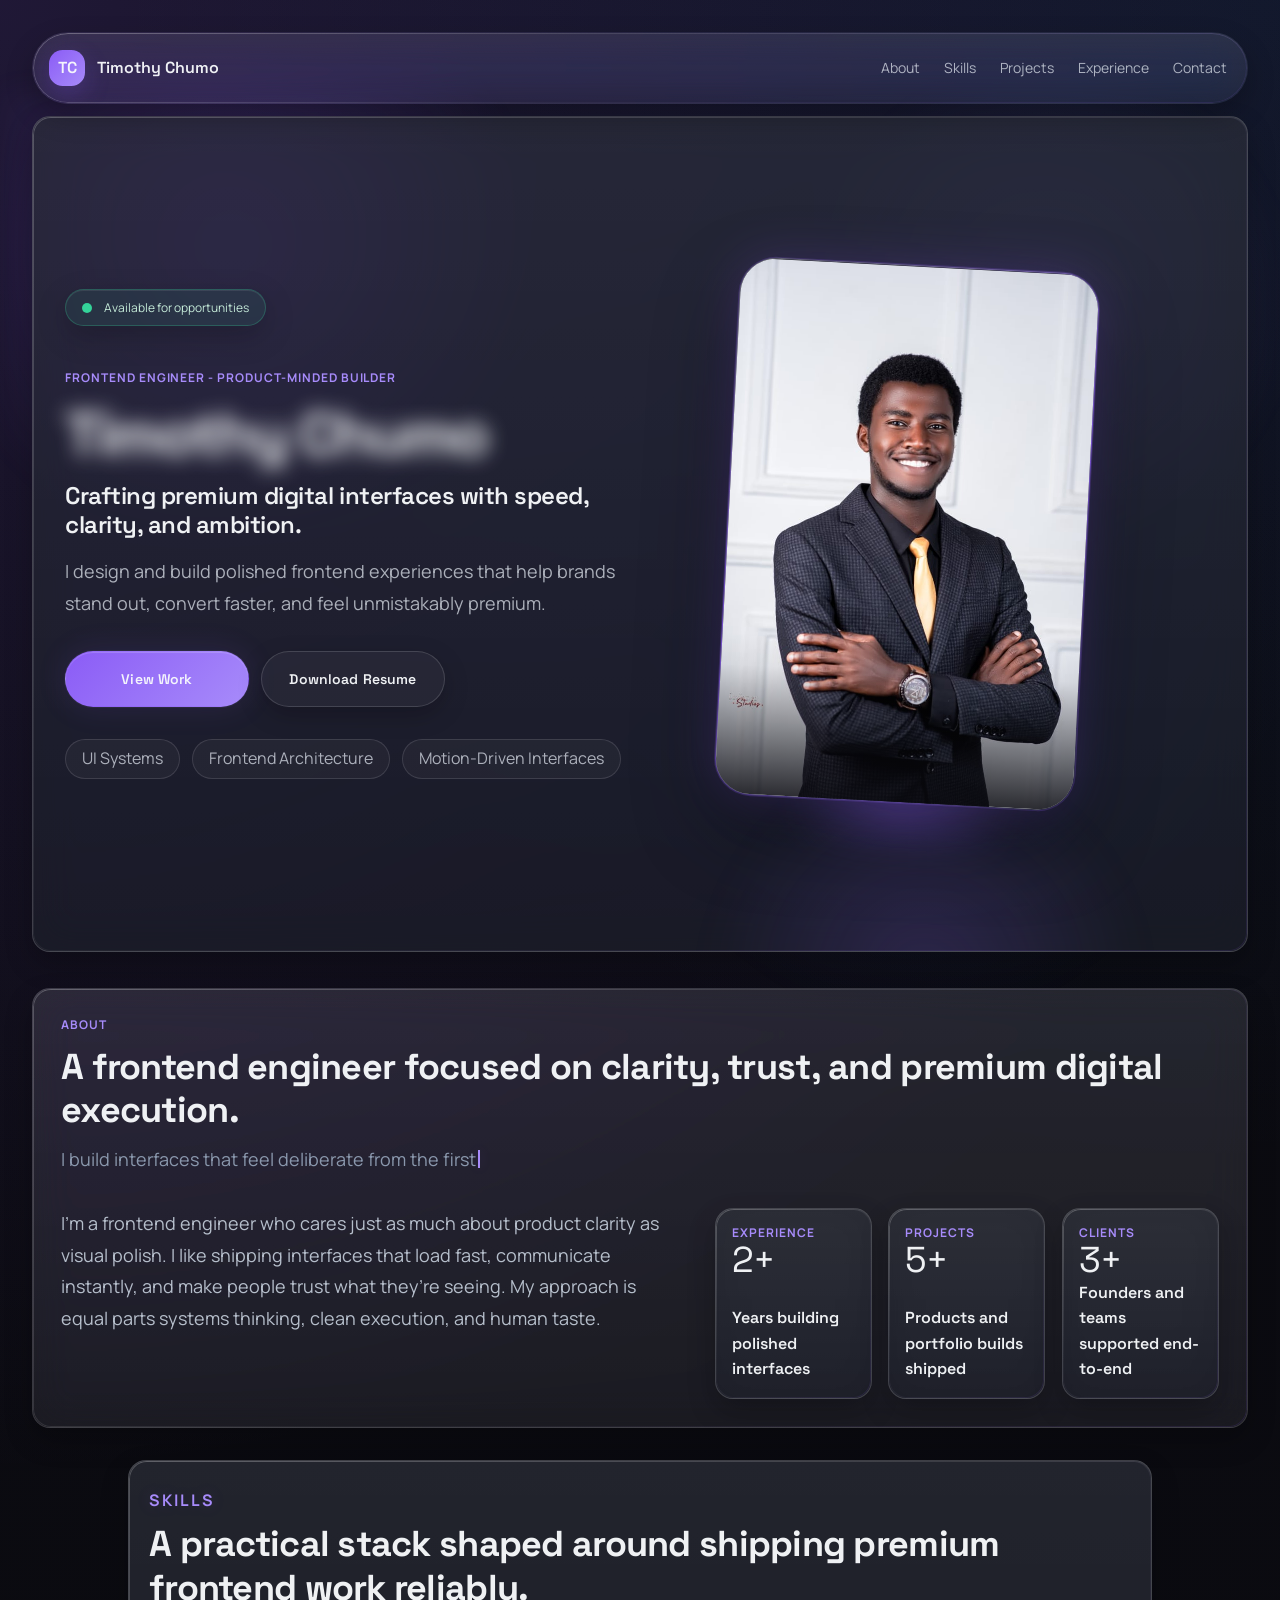
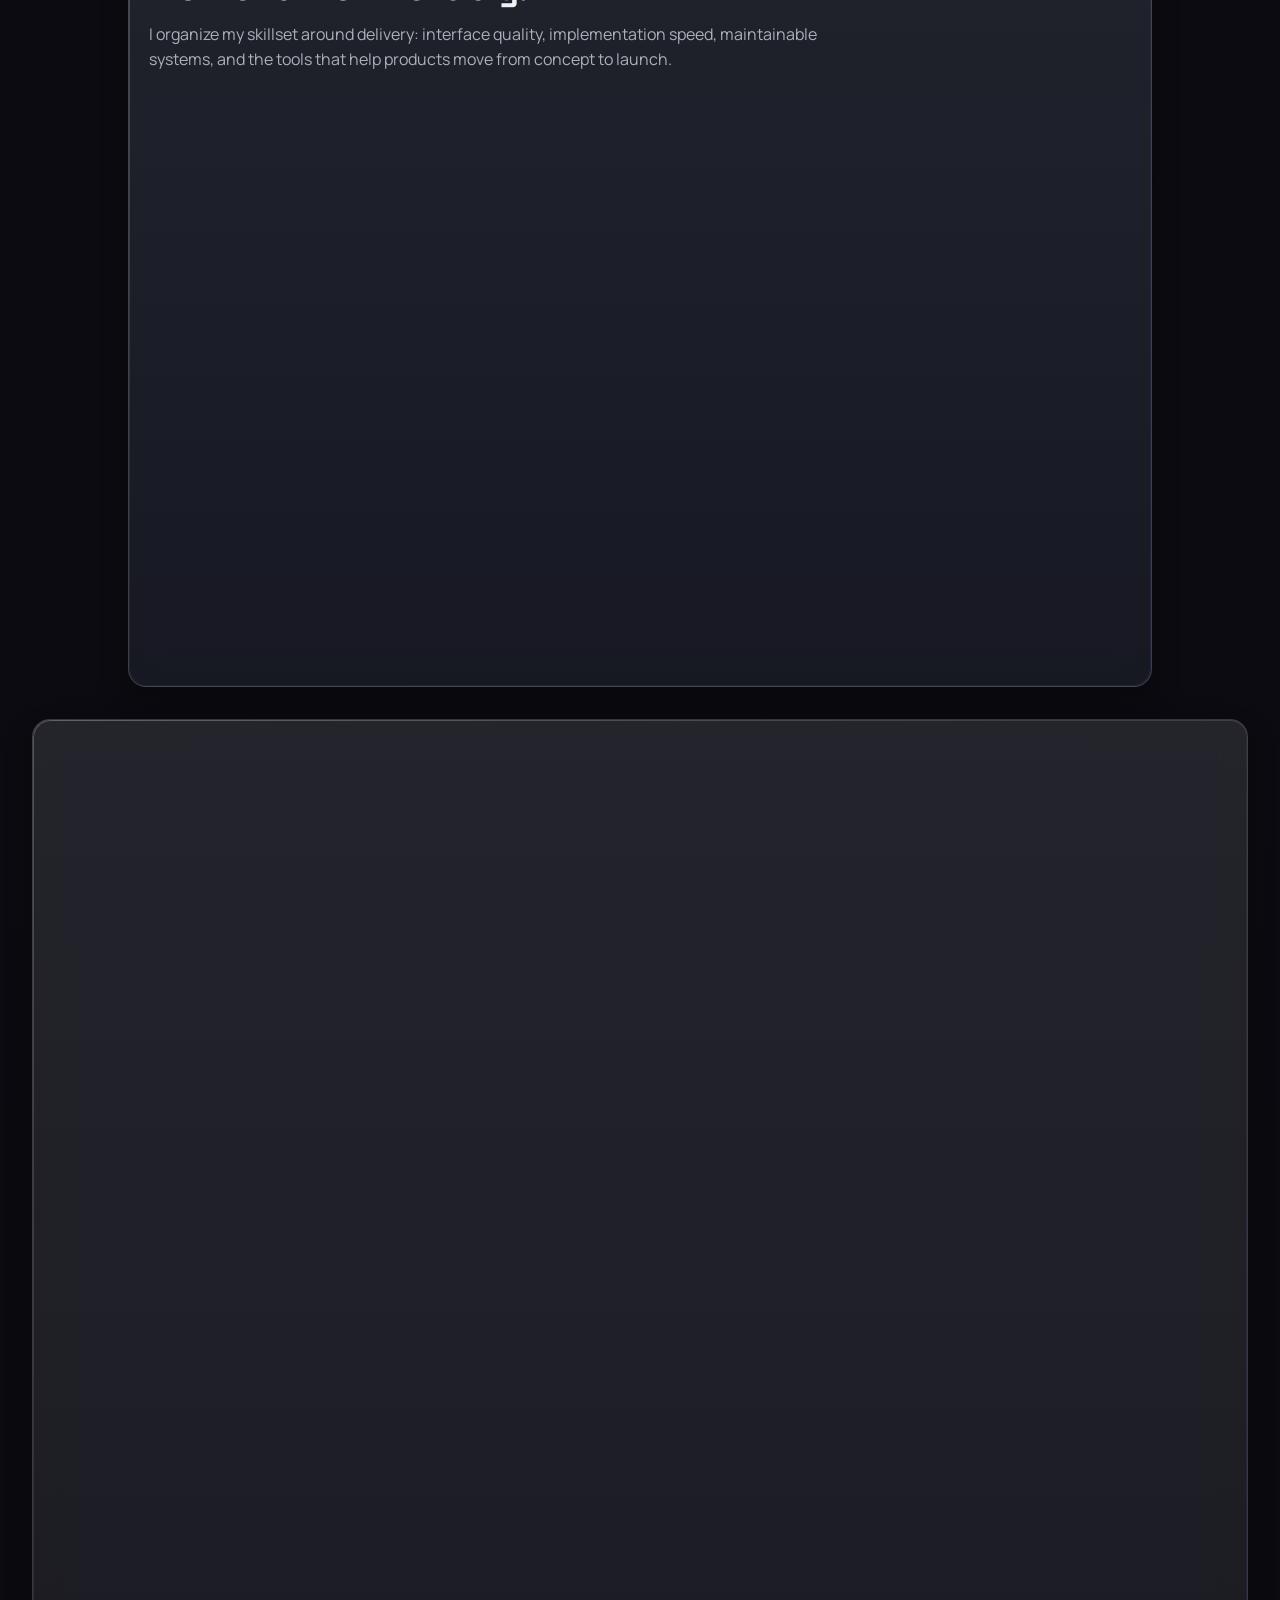
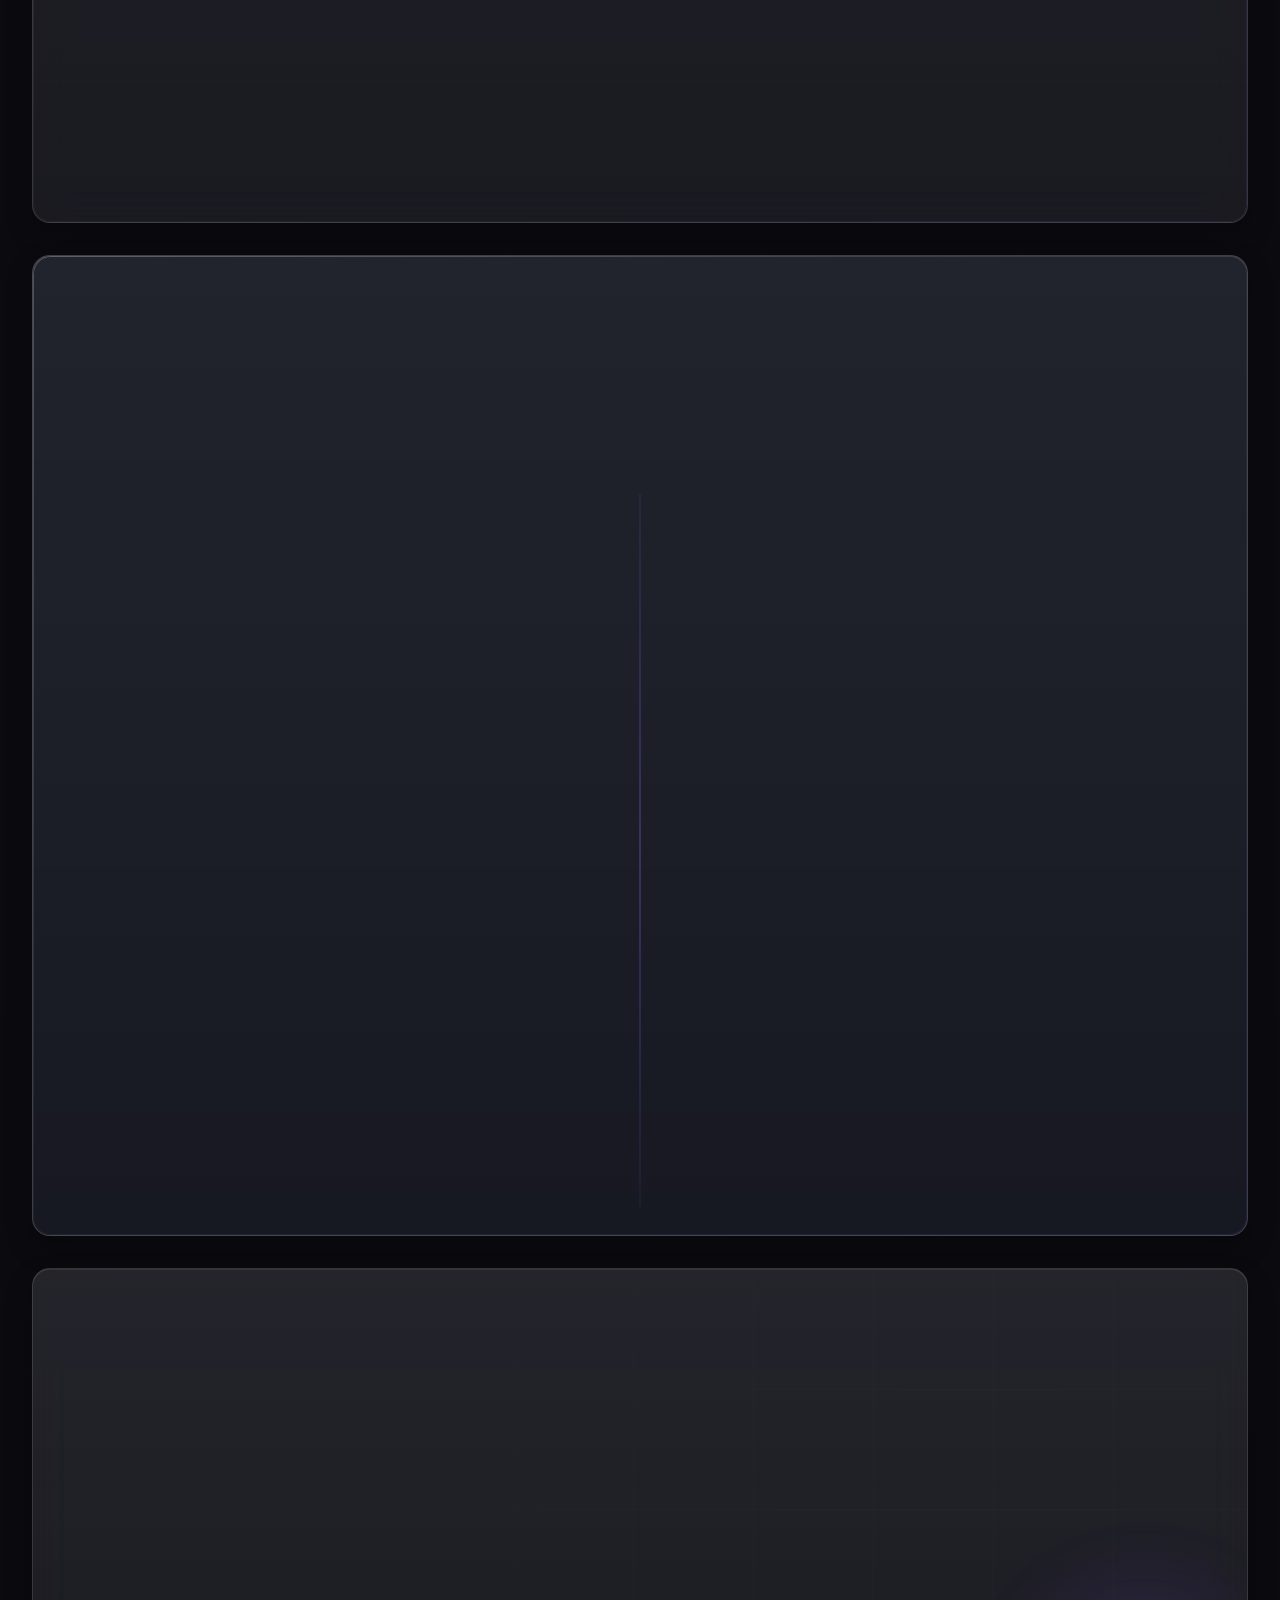
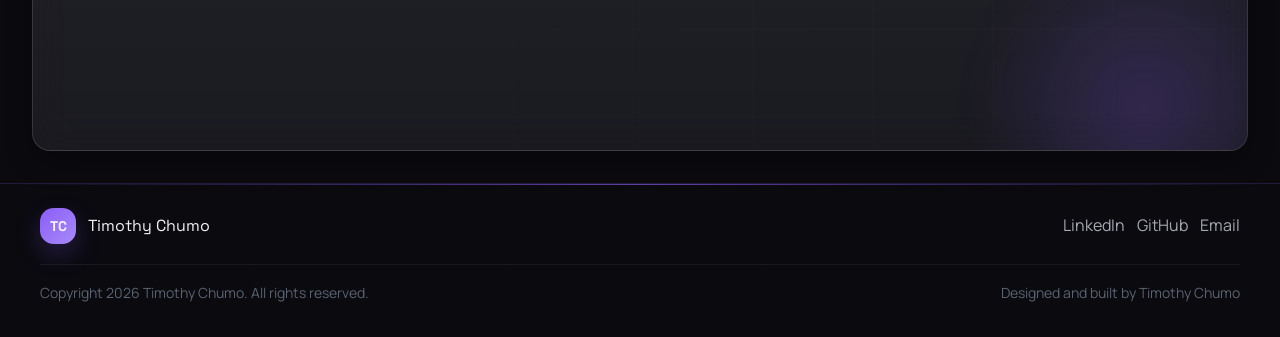
==== index.html @ ed679cc0 "My Portfolio" ====
﻿<!DOCTYPE html>
<html lang="en">
  <head>
    <meta charset="UTF-8" />
    <meta name="viewport" content="width=device-width, initial-scale=1.0" />
    <title>Timothy Chumo | Frontend Engineer Portfolio</title>
    <meta
      name="description"
      content="Timothy Chumo is a frontend engineer crafting premium digital interfaces, editorial portfolio experiences, and high-performance product surfaces."
    />
    <meta property="og:title" content="Timothy K. Chumo | Frontend Engineer Portfolio" />
    <meta
      property="og:description"
      content="Explore a premium dark-mode portfolio featuring case studies, experience, and polished frontend engineering work."
    />
    <meta property="og:type" content="website" />
    <meta property="og:url" content="https://timothychumo.dev" />
    <meta property="og:image" content="assets/Tim.jpeg" />
    <meta name="theme-color" content="#0a0a0f" />
    <link
      rel="icon"
      href="data:image/svg+xml,%3Csvg xmlns='http://www.w3.org/2000/svg' viewBox='0 0 64 64'%3E%3Crect width='64' height='64' rx='18' fill='%230a0a0f'/%3E%3Cpath d='M18 22h28v6H35v24h-8V28H18z' fill='%23a78bfa'/%3E%3C/svg%3E"
    />
    <link rel="preconnect" href="https://fonts.googleapis.com" />
    <link rel="preconnect" href="https://fonts.gstatic.com" crossorigin />
    <link
      href="https://fonts.googleapis.com/css2?family=Space+Grotesk:wght@400;500;700&family=Manrope:wght@400;500;600;700;800&display=swap"
      rel="stylesheet"
    />
    <link rel="stylesheet" href="css/styles.css" />
  </head>
  <body>
    <div class="site-loader" aria-hidden="true">
      <div class="site-loader__mark">TC</div>
    </div>
    <div class="custom-cursor" aria-hidden="true"></div>
    <div class="custom-cursor-ring" aria-hidden="true"></div>

    <nav class="site-nav">
      <div class="site-nav__inner glass-panel glass-panel--soft">
        <a class="site-nav__brand" href="#top">
          <span class="site-nav__mark">TC</span>
          <span>Timothy Chumo</span>
        </a>
        <div class="site-nav__links">
          <a class="site-nav__link" href="#about">About</a>
          <a class="site-nav__link" href="#skills">Skills</a>
          <a class="site-nav__link" href="#work">Projects</a>
          <a class="site-nav__link" href="#experience">Experience</a>
          <a class="site-nav__link" href="#contact">Contact</a>
        </div>
      </div>
    </nav>

    <main>
      <section class="hero-shell" id="top">
        <div class="hero glass-panel">
          <div class="hero-copy stack-6">
            <div class="reveal" style="--reveal-delay: 40ms;">
              <div class="hero-status caption">
                <span class="hero-status__dot" aria-hidden="true"></span>
                <span>Available for opportunities</span>
              </div>
            </div>

            <div class="stack-4">
              <p class="eyebrow hero-kicker reveal" style="--reveal-delay: 120ms;">Frontend Engineer - Product-Minded Builder</p>
              <h1 class="display-xl hero-name reveal" style="--reveal-delay: 200ms;">Timothy Chumo</h1>
              <p class="heading-lg hero-title reveal" style="--reveal-delay: 280ms;">Crafting premium digital interfaces with speed, clarity, and ambition.</p>
              <p class="body-lg hero-value reveal" style="--reveal-delay: 360ms;">
                I design and build polished frontend experiences that help brands stand out, convert faster, and feel unmistakably premium.
              </p>
            </div>

            <div class="hero-actions flow-cluster reveal" style="--reveal-delay: 440ms;">
              <a class="button button--primary js-magnetic" href="#work">
                <span>View Work</span>
              </a>
              <a class="button button--secondary js-magnetic" href="resume.pdf" download>
                <span>Download Resume</span>
              </a>
            </div>

            <div class="hero-meta reveal" style="--reveal-delay: 520ms;">
              <span class="pill hero-pill" tabindex="0">UI Systems</span>
              <span class="pill hero-pill" tabindex="0">Frontend Architecture</span>
              <span class="pill hero-pill" tabindex="0">Motion-Driven Interfaces</span>
            </div>
          </div>

          <div class="hero-visual">
            <div class="portrait-stage reveal" style="--reveal-delay: 260ms;">
              <div class="portrait-frame">
                <div class="portrait-inner">
                  <img src="assets/Tim.jpeg" alt="Timothy Kipngeno Chumo" />
                </div>
              </div>
            </div>
          </div>
        </div>
      </section>

      <section class="section-shell" id="about">
        <div class="section-panel glass-panel glass-panel--soft">
          <div class="section-heading stack-3 reveal" style="--reveal-delay: 40ms;">
            <p class="eyebrow">About</p>
            <h2 class="display-md">A frontend engineer focused on clarity, trust, and premium digital execution.</h2>
            <p class="body-lg js-typewrite typewrite-target">
              I build interfaces that feel deliberate from the first glance to the final interaction. My work blends visual restraint, modern frontend craft, and product thinking so the end result feels fast, credible, and well considered.
            </p>
          </div>

          <div class="about-grid">
            <div class="about-copy stack-4 reveal" style="--reveal-delay: 120ms;">
              <p class="body-lg js-typewrite typewrite-target">
                I’m a frontend engineer who cares just as much about product clarity as visual polish. I like shipping interfaces that load fast, communicate instantly, and make people trust what they’re seeing. My approach is equal parts systems thinking, clean execution, and human taste.
              </p>
            </div>

            <div class="stats-grid">
              <article class="stat-card glass-panel reveal" style="--reveal-delay: 180ms;">
                <div class="stack-2">
                  <p class="eyebrow">Experience</p>
                  <p class="stat-value">2+</p>
                </div>
                <p class="stat-label">Years building polished interfaces</p>
              </article>

              <article class="stat-card glass-panel reveal" style="--reveal-delay: 260ms;">
                <div class="stack-2">
                  <p class="eyebrow">Projects</p>
                  <p class="stat-value">5+</p>
                </div>
                <p class="stat-label">Products and portfolio builds shipped</p>
              </article>

              <article class="stat-card glass-panel reveal" style="--reveal-delay: 340ms;">
                <div class="stack-2">
                  <p class="eyebrow">Clients</p>
                  <p class="stat-value">3+</p>
                </div>
                <p class="stat-label">Founders and teams supported end-to-end</p>
              </article>
            </div>
          </div>
        </div>
      </section>

      <section class="section-shell" id="skills">
        <div class="section-panel glass-panel">
          <div class="section-heading stack-3 reveal" style="--reveal-delay: 40ms;">
            <p class="eyebrow">Skills</p>
            <h2 class="display-md">A practical stack shaped around shipping premium frontend work reliably.</h2>
            <p class="body-md">I organize my skillset around delivery: interface quality, implementation speed, maintainable systems, and the tools that help products move from concept to launch.</p>
          </div>
          <div class="skills-grid">
            <article class="skill-group glass-panel reveal" style="--reveal-delay: 120ms;">
              <div class="skill-group-header stack-2">
                <p class="heading-md">Frontend</p>
                <p class="caption">Interfaces, component systems, and motion.</p>
              </div>
              <div class="skill-chip-list">
                <div class="skill-chip"><span class="skill-meta"><span class="skill-name">HTML5</span><span class="skill-tier skill-tier--production">Production</span></span></div>
                <div class="skill-chip"><span class="skill-meta"><span class="skill-name">CSS3</span><span class="skill-tier skill-tier--production">Production</span></span></div>
                <div class="skill-chip"><span class="skill-meta"><span class="skill-name">JavaScript</span><span class="skill-tier skill-tier--production">Production</span></span></div>
                <div class="skill-chip"><span class="skill-meta"><span class="skill-name">React</span><span class="skill-tier skill-tier--production">Production</span></span></div>
                <div class="skill-chip"><span class="skill-meta"><span class="skill-name">Next.js</span><span class="skill-tier skill-tier--production">Production</span></span></div>
              </div>
            </article>

            <article class="skill-group glass-panel reveal" style="--reveal-delay: 200ms;">
              <div class="skill-group-header stack-2">
                <p class="heading-md">Backend</p>
                <p class="caption">APIs, services, and application logic support.</p>
              </div>
              <div class="skill-chip-list">
                <div class="skill-chip"><span class="skill-meta"><span class="skill-name">Node.js</span><span class="skill-tier skill-tier--production">Production</span></span></div>
                <div class="skill-chip"><span class="skill-meta"><span class="skill-name">Express</span><span class="skill-tier skill-tier--production">Production</span></span></div>
                <div class="skill-chip"><span class="skill-meta"><span class="skill-name">MongoDB</span><span class="skill-tier skill-tier--familiar">Familiar</span></span></div>
                <div class="skill-chip"><span class="skill-meta"><span class="skill-name">REST APIs</span><span class="skill-tier skill-tier--production">Production</span></span></div>
              </div>
            </article>

            <article class="skill-group glass-panel reveal" style="--reveal-delay: 280ms;">
              <div class="skill-group-header stack-2">
                <p class="heading-md">DevOps</p>
                <p class="caption">Deployment, versioning, and release reliability.</p>
              </div>
              <div class="skill-chip-list">
                <div class="skill-chip"><span class="skill-meta"><span class="skill-name">Vercel</span><span class="skill-tier skill-tier--production">Production</span></span></div>
                <div class="skill-chip"><span class="skill-meta"><span class="skill-name">Git</span><span class="skill-tier skill-tier--production">Production</span></span></div>
                <div class="skill-chip"><span class="skill-meta"><span class="skill-name">Docker</span><span class="skill-tier skill-tier--learning">Learning</span></span></div>
                <div class="skill-chip"><span class="skill-meta"><span class="skill-name">CI/CD</span><span class="skill-tier skill-tier--familiar">Familiar</span></span></div>
              </div>
            </article>

            <article class="skill-group glass-panel reveal" style="--reveal-delay: 360ms;">
              <div class="skill-group-header stack-2">
                <p class="heading-md">Tools</p>
                <p class="caption">Design, workflow, and collaboration tooling.</p>
              </div>
              <div class="skill-chip-list">
                <div class="skill-chip"><span class="skill-meta"><span class="skill-name">Figma</span><span class="skill-tier skill-tier--production">Production</span></span></div>
                <div class="skill-chip"><span class="skill-meta"><span class="skill-name">VS Code</span><span class="skill-tier skill-tier--production">Production</span></span></div>
                <div class="skill-chip"><span class="skill-meta"><span class="skill-name">Postman</span><span class="skill-tier skill-tier--familiar">Familiar</span></span></div>
                <div class="skill-chip"><span class="skill-meta"><span class="skill-name">Notion</span><span class="skill-tier skill-tier--production">Production</span></span></div>
              </div>
            </article>
          </div>
        </div>
      </section>

      <section class="section-shell" id="work">
        <div class="section-panel glass-panel glass-panel--soft">
          <div class="section-heading stack-3 reveal" style="--reveal-delay: 40ms;">
            <p class="eyebrow">Projects</p>
            <h2 class="display-md">Just a taste of what I do.</h2>
            
          </div>

          <div class="projects-layout">
            <div class="projects-column">
              <div class="project-card-wrap reveal" style="--reveal-delay: 120ms;">
                <article class="project-card project-card--feature glass-panel js-project-card">
                  <div class="stack-4">
                    <h3 class="display-lg project-card__title project-card__title--single-line">Sports Booking API</h3>
                    <p class="heading-md project-card__problem">A backend API designed to manage and streamline sports facility bookings.</p>
                  </div>
                  <div class="stack-4" style="margin-top: var(--space-8);">
                    <div class="project-card__metric"><strong>This API provides a structured backend system that allows applications to manage bookingseasily </strong></div>
                    <p class="body-md">I designed and implemented the API endpoints, database schema, and booking logic. I also handled validation to ensure bookings do not conflict.</p>
                    <div class="tag-list"><span class="tag">Motoko</span><span class="tag">JavaScript</span><span class="tag">SCSS</span><span class="tag">Html</span></div>
                  </div>
                  <div class="project-actions flow-cluster">
                    <a class="button button--primary" href="https://github.com/Timotheo-TKC/SportsBookingAPI" target="_blank" rel="noreferrer">GitHub</a>
                    <a class="button button--ghost" href="#">Live Demo</a>
                  </div>
                </article>
              </div>

              <div class="project-card-wrap reveal" style="--reveal-delay: 280ms;">
                <article class="project-card project-card--compact glass-panel js-project-card">
                  <div class="stack-4">
                    <h3 class="display-md project-card__title project-card__title--single-line">Church Discipleship and Follow-Up System</h3>
                    <p class="heading-sm project-card__problem">A system designed to help churches track discipleship progress and member engagement.</p>
                  </div>
                  <div class="stack-4" style="margin-top: var(--space-6);">
                    <div class="project-card__metric"><strong>This system centralizes member records, follow-up activities, and discipleship programs in one platform, making it easier for church leaders to manage spiritual growth and member relationships.</strong></div>
                    <div class="tag-list"><span class="tag">PHP</span><span class="tag">Blade</span></div>
                  </div>
                  <div class="project-actions flow-cluster">
                    <a class="button button--secondary" href="https://github.com/Timotheo-TKC/discipleship-app" target="_blank" rel="noreferrer">GitHub</a>
                    <a class="button button--ghost" href="#">Live Demo</a>
                  </div>
                </article>
              </div>
            </div>

            <div class="projects-column projects-column--offset">
              <div class="project-card-wrap reveal" style="--reveal-delay: 200ms;">
                <article class="project-card project-card--compact glass-panel js-project-card">
                  <div class="stack-4">
                    <h3 class="display-md project-card__title">CV-Generator</h3>
                    <p class="heading-sm project-card__problem">Many people struggle to format professional CVs or lack the design skills needed to create structured resumes.</p>
                  </div>
                  <div class="stack-4" style="margin-top: var(--space-6);">
                    <div class="project-card__metric"><strong>Generate Professsional, CV's.</strong></div>
                    <div class="tag-list"><span class="tag">JavaScript</span><span class="tag">CSS</span><span class="tag">HTML</span></div>
                  </div>
                  <div class="project-actions flow-cluster">
                    <a class="button button--secondary" href="https://github.com" target="_blank" rel="noreferrer">GitHub</a>
                    <a class="button button--ghost" href="#">Live Demo</a>
                  </div>
                </article>
              </div>
            </div>
          </div>
        </div>
      </section>

      <section class="section-shell" id="experience">
        <div class="section-panel glass-panel">
          <div class="section-heading stack-3 reveal" style="--reveal-delay: 40ms;">
            <p class="eyebrow">Experience</p>
            <h2 class="display-md">Roles shaped by frontend quality, product thinking, and fast execution.</h2>
            <p class="body-md">Each role pushed a different edge: performance, user trust, launch velocity, and the systems needed to keep quality consistent over time.</p>
          </div>

          <div class="timeline">
            <div class="timeline-entry reveal" style="--reveal-delay: 120ms;">
              <article class="timeline-card glass-panel">
                <div class="stack-3">
                  <div class="timeline-meta"><p class="heading-sm">Tim Tech Solutions</p></div>
                  <div class="stack-2">
                    <p class="heading-md">Senior Frontend Engineer</p>
                    <p class="body-sm">Led premium product interfaces for fast-moving startup and client engagements.</p>
                  </div>
                </div>
                <ul class="timeline-list body-sm">
                  <li>Shipped a reusable UI system that reduced design-to-dev turnaround across multiple projects.</li>
                  <li>Improved page performance and interaction quality for acquisition-focused landing experiences.</li>
                  <li>Partnered with founders and designers to turn rough concepts into production-ready interfaces quickly.</li>
                </ul>
              </article>
            </div>

            <div class="timeline-entry reveal" style="--reveal-delay: 180ms;">
              <article class="timeline-card glass-panel">
                <div class="stack-3">
                  <div class="timeline-meta"><p class="heading-sm">Infrava Systems</p><span class="timeline-date">2026-Present</span></div>
                  <div class="stack-2">
                    <p class="heading-md">Frontend Developer</p>
                    <p class="body-sm">Built product surfaces focused on onboarding, dashboards, and conversion-critical UX.</p>
                  </div>
                </div>
                <ul class="timeline-list body-sm">
                  <li>Redesigned onboarding flows that increased completion rates and reduced decision friction.</li>
                  <li>Collaborated with backend teams to integrate APIs cleanly into a component-driven frontend architecture.</li>
                  
                </ul>
              </article>
            </div>
          </div>
        </div>
      </section>

      <section class="section-shell" id="contact">
        <div class="section-panel glass-panel glass-panel--soft contact-panel">
          <div class="section-heading stack-3 reveal" style="--reveal-delay: 40ms;">
            <p class="eyebrow">Contact</p>
            <h2 class="display-md">Let’s build something exceptional.</h2>
            <p class="body-lg">If you’re building a product, portfolio, or digital experience that needs sharp execution and premium polish, I’d love to hear what you’re working on.</p>
          </div>

          <div class="contact-grid">
            <div class="contact-copy stack-4">
              <p class="heading-md reveal" style="--reveal-delay: 120ms;">Open to thoughtful collaborations</p>
              <p class="body-md reveal" style="--reveal-delay: 200ms;">Best for product teams, founders, and personal brands who want a digital presence that feels credible, fast, and refined.</p>
              <div class="contact-actions flow-cluster reveal" style="--reveal-delay: 280ms;">
                <a class="button button--primary js-magnetic" href="mailto:timothychumo6@gmail.com?subject=Let%27s%20build%20something%20exceptional">
                  <span>Send a Message</span>
                </a>
              </div>
              <div class="social-links reveal" style="--reveal-delay: 360ms;">
                <a class="social-link" href="https://www.linkedin.com" target="_blank" rel="noreferrer"><span>LinkedIn</span></a>
                <a class="social-link" href="https://github.com/Timotheo-TKC" target="_blank" rel="noreferrer"><span>GitHub</span></a>
              </div>
            </div>

            <aside class="contact-sidecard glass-panel reveal" style="--reveal-delay: 180ms;">
              <div class="contact-sidecard__meta">
                <div class="contact-minirow"><p class="caption">Email</p><p class="heading-sm contact-detail">timothychumo6@gmail.com</p></div>
                <div class="contact-minirow"><p class="caption">Phone Number</p><p class="heading-sm contact-detail">+254797668227</p></div>
              </div>
            </aside>
          </div>
        </div>
      </section>

      <footer class="footer">
        <div class="footer__inner">
          <div class="footer__top">
            <div class="footer-brand">
              <span class="footer-brand__mark"><span>TC</span></span>
              <span>Timothy Chumo</span>
            </div>
            <div class="footer-links">
              <a class="footer-link" href="https://www.linkedin.com" target="_blank" rel="noreferrer">LinkedIn</a>
              <a class="footer-link" href="https://github.com" target="_blank" rel="noreferrer">GitHub</a>
              <a class="footer-link" href="mailto:timothychumo6@gmail.com">Email</a>
            </div>
          </div>
          <div class="footer__bottom">
            <p class="body-sm">Copyright 2026 Timothy Chumo. All rights reserved.</p>
            <p class="body-sm">Designed and built by Timothy Chumo</p>
          </div>
        </div>
      </footer>
    </main>

    <script src="js/script.js"></script>
  </body>
</html>
---- css/styles.css ----
:root {
  --color-bg: #0a0a0f;
  --color-bg-elevated: #0f1118;
  --color-surface: rgba(19, 22, 33, 0.72);
  --color-surface-strong: rgba(24, 28, 41, 0.88);
  --color-surface-soft: rgba(255, 255, 255, 0.04);
  --color-border: rgba(255, 255, 255, 0.08);
  --color-border-luminous: rgba(255, 255, 255, 0.16);
  --color-accent: #8b5cf6;
  --color-accent-soft: rgba(139, 92, 246, 0.18);
  --color-accent-strong: #a78bfa;
  --color-text-primary: rgba(248, 250, 252, 0.96);
  --color-text-secondary: rgba(226, 232, 240, 0.72);
  --color-text-muted: rgba(148, 163, 184, 0.58);
  --color-text-inverse: #0a0a0f;
  --color-success: #34d399;
  --color-warning: #f59e0b;
  --color-danger: #fb7185;

  --font-display: 'Space Grotesk', sans-serif;
  --font-body: 'Manrope', sans-serif;

  --font-size-2xs: 0.6875rem;
  --font-size-xs: 0.75rem;
  --font-size-sm: 0.875rem;
  --font-size-md: 1rem;
  --font-size-lg: 1.125rem;
  --font-size-xl: 1.25rem;
  --font-size-2xl: 1.5rem;
  --font-size-3xl: 1.875rem;
  --font-size-4xl: 2.25rem;
  --font-size-5xl: 3rem;
  --font-size-6xl: 3.75rem;

  --line-height-tight: 1.05;
  --line-height-snug: 1.2;
  --line-height-normal: 1.6;
  --line-height-relaxed: 1.75;

  --font-weight-regular: 400;
  --font-weight-medium: 500;
  --font-weight-semibold: 600;
  --font-weight-bold: 700;
  --font-weight-extrabold: 800;

  --tracking-tight: -0.04em;
  --tracking-snug: -0.02em;
  --tracking-normal: 0;
  --tracking-wide: 0.08em;

  --space-1: 0.25rem;
  --space-2: 0.5rem;
  --space-3: 0.75rem;
  --space-4: 1rem;
  --space-5: 1.25rem;
  --space-6: 1.5rem;
  --space-8: 2rem;
  --space-10: 2.5rem;
  --space-12: 3rem;
  --space-16: 4rem;
  --space-20: 5rem;
  --space-24: 6rem;
  --space-32: 8rem;

  --radius-sm: 0.75rem;
  --radius-md: 1rem;
  --radius-lg: 1.5rem;
  --radius-xl: 2rem;
  --radius-pill: 999px;

  --shadow-xs: 0 1px 2px rgba(0, 0, 0, 0.18);
  --shadow-sm: 0 8px 24px rgba(0, 0, 0, 0.22);
  --shadow-md: 0 20px 48px rgba(0, 0, 0, 0.3);
  --shadow-lg: 0 32px 80px rgba(0, 0, 0, 0.42);
  --shadow-glow: 0 0 0 1px rgba(255, 255, 255, 0.04), 0 0 32px rgba(139, 92, 246, 0.12);
  --shadow-glass: inset 0 1px 0 rgba(255, 255, 255, 0.1), 0 18px 45px rgba(0, 0, 0, 0.34), 0 6px 18px rgba(10, 10, 15, 0.24);

  --blur-glass: 20px;
  --max-width-content: 72rem;

  --transition-fast: 160ms ease;
  --transition-base: 240ms ease;
  --transition-slow: 360ms ease;
}

*,
*::before,
*::after {
  box-sizing: border-box;
}

html {
  color-scheme: dark;
  scroll-behavior: smooth;
}

body {
  margin: 0;
  min-height: 100vh;
  background:
    radial-gradient(circle at top left, rgba(139, 92, 246, 0.16), transparent 28%),
    radial-gradient(circle at top right, rgba(59, 130, 246, 0.1), transparent 22%),
    linear-gradient(180deg, #0b0b11 0%, var(--color-bg) 100%);
  color: var(--color-text-primary);
  font-family: var(--font-body);
  font-size: var(--font-size-md);
  line-height: var(--line-height-normal);
  text-rendering: optimizeLegibility;
  -webkit-font-smoothing: antialiased;
  -moz-osx-font-smoothing: grayscale;
  overflow-x: hidden;
  opacity: 0;
  transition: opacity 520ms ease;
  cursor: none;
}

body.is-loaded {
  opacity: 1;
}

img,
picture,
video,
canvas,
svg {
  display: block;
  max-width: 100%;
}

input,
button,
textarea,
select {
  font: inherit;
}

a {
  color: inherit;
  text-decoration: none;
}

button,
a,
[role='button'] {
  cursor: none;
}

:focus-visible {
  outline: 2px solid var(--color-accent);
  outline-offset: 3px;
}

::selection {
  background: rgba(139, 92, 246, 0.35);
  color: var(--color-text-primary);
}

.display-xl,
.display-lg,
.display-md,
.heading-xl,
.heading-lg,
.heading-md,
.heading-sm {
  margin: 0;
  font-family: var(--font-display);
  color: var(--color-text-primary);
}

.display-xl {
  font-size: clamp(var(--font-size-5xl), 6vw, var(--font-size-6xl));
  line-height: var(--line-height-tight);
  letter-spacing: var(--tracking-tight);
  font-weight: var(--font-weight-bold);
}

.display-lg {
  font-size: clamp(var(--font-size-4xl), 5vw, var(--font-size-5xl));
  line-height: var(--line-height-tight);
  letter-spacing: var(--tracking-tight);
  font-weight: var(--font-weight-bold);
}

.display-md {
  font-size: clamp(var(--font-size-3xl), 4vw, var(--font-size-4xl));
  line-height: var(--line-height-snug);
  letter-spacing: var(--tracking-snug);
  font-weight: var(--font-weight-bold);
}

.heading-xl {
  font-size: var(--font-size-3xl);
  line-height: var(--line-height-snug);
  letter-spacing: var(--tracking-snug);
  font-weight: var(--font-weight-semibold);
}

.heading-lg {
  font-size: var(--font-size-2xl);
  line-height: var(--line-height-snug);
  letter-spacing: var(--tracking-snug);
  font-weight: var(--font-weight-semibold);
}

.heading-md {
  font-size: var(--font-size-xl);
  line-height: 1.35;
  font-weight: var(--font-weight-semibold);
}

.heading-sm {
  font-size: var(--font-size-lg);
  line-height: 1.4;
  font-weight: var(--font-weight-semibold);
}

.body-lg,
.body-md,
.body-sm,
.caption,
.eyebrow {
  margin: 0;
  font-family: var(--font-body);
}

.body-lg {
  font-size: var(--font-size-lg);
  line-height: var(--line-height-relaxed);
  color: var(--color-text-secondary);
}

.body-md {
  font-size: var(--font-size-md);
  line-height: var(--line-height-normal);
  color: var(--color-text-secondary);
}

.body-sm {
  font-size: var(--font-size-sm);
  line-height: 1.7;
  color: var(--color-text-muted);
}

.caption {
  font-size: var(--font-size-xs);
  line-height: 1.6;
  color: var(--color-text-muted);
}

.eyebrow {
  font-size: var(--font-size-xs);
  line-height: 1.4;
  letter-spacing: var(--tracking-wide);
  text-transform: uppercase;
  color: var(--color-accent-strong);
  font-weight: var(--font-weight-bold);
}

.glass-panel {
  position: relative;
  background: linear-gradient(180deg, rgba(255, 255, 255, 0.08), rgba(255, 255, 255, 0.03));
  background-color: var(--color-surface);
  border: 1px solid var(--color-border-luminous);
  border-radius: 1.125rem;
  box-shadow: inset 0 1px 0 rgba(255, 255, 255, 0.08), 0 12px 28px rgba(0, 0, 0, 0.24);
  backdrop-filter: blur(var(--blur-glass)) saturate(160%);
  -webkit-backdrop-filter: blur(var(--blur-glass)) saturate(160%);
  overflow: hidden;
}

.glass-panel::before {
  content: '';
  position: absolute;
  inset: 0;
  border-radius: inherit;
  padding: 1px;
  background: linear-gradient(135deg, rgba(255, 255, 255, 0.22), rgba(255, 255, 255, 0.04) 45%, rgba(139, 92, 246, 0.12));
  -webkit-mask: linear-gradient(#fff 0 0) content-box, linear-gradient(#fff 0 0);
  -webkit-mask-composite: xor;
  mask: linear-gradient(#fff 0 0) content-box, linear-gradient(#fff 0 0);
  mask-composite: exclude;
  pointer-events: none;
}

.glass-panel > * {
  position: relative;
  z-index: 1;
  min-width: 0;
}

.glass-panel--soft {
  background-color: rgba(255, 255, 255, 0.035);
  border-color: rgba(255, 255, 255, 0.12);
}

.site-loader {
  position: fixed;
  inset: 0;
  display: grid;
  place-items: center;
  background:
    radial-gradient(circle at top, rgba(139, 92, 246, 0.16), transparent 28%),
    rgba(10, 10, 15, 0.94);
  z-index: 200;
  transition: opacity 420ms ease, visibility 420ms ease;
}

.site-loader.is-hidden {
  opacity: 0;
  visibility: hidden;
  pointer-events: none;
}

.site-loader__mark {
  width: 4rem;
  height: 4rem;
  border-radius: 1.25rem;
  display: inline-flex;
  align-items: center;
  justify-content: center;
  font-family: var(--font-display);
  font-size: var(--font-size-xl);
  font-weight: var(--font-weight-bold);
  color: var(--color-text-primary);
  background: linear-gradient(135deg, rgba(139, 92, 246, 0.92), rgba(167, 139, 250, 0.88));
  box-shadow: 0 0 0 1px rgba(255, 255, 255, 0.08), 0 24px 60px rgba(139, 92, 246, 0.24);
  animation: loaderPulse 1.6s ease-in-out infinite;
  will-change: transform, box-shadow;
}

.custom-cursor,
.custom-cursor-ring {
  position: fixed;
  top: 0;
  left: 0;
  pointer-events: none;
  border-radius: 50%;
  z-index: 150;
  opacity: 0;
  transition: opacity 200ms ease, transform 180ms ease;
  mix-blend-mode: screen;
}

.custom-cursor {
  width: 0.42rem;
  height: 0.42rem;
  background: var(--color-accent-strong);
  box-shadow: 0 0 0.75rem var(--color-accent-soft);
}

.custom-cursor-ring {
  width: 2.4rem;
  height: 2.4rem;
  border: 1px solid rgba(167, 139, 250, 0.34);
  background: rgba(139, 92, 246, 0.04);
  box-shadow: 0 0 0 rgba(0, 0, 0, 0);
}

.custom-cursor.is-active,
.custom-cursor-ring.is-active {
  opacity: 1;
}

.custom-cursor-ring.is-hovering {
  border-color: var(--color-accent-strong);
  background: color-mix(in srgb, var(--color-accent-soft) 38%, transparent);
  box-shadow: var(--shadow-glow);
}

.site-nav {
  position: sticky;
  top: var(--space-4);
  z-index: 120;
  padding: var(--space-4) clamp(var(--space-4), 5vw, var(--space-8)) 0;
}

.site-nav__inner {
  width: min(100%, 78rem);
  margin: 0 auto;
  min-height: 4.5rem;
  padding: 0 var(--space-4);
  display: flex;
  align-items: center;
  justify-content: space-between;
  gap: var(--space-4);
  border-radius: var(--radius-pill);
  border: 1px solid transparent;
  transition:
    background-color var(--transition-base),
    backdrop-filter var(--transition-base),
    border-color var(--transition-base),
    box-shadow var(--transition-base),
    transform var(--transition-base);
}

.site-nav.is-scrolled .site-nav__inner {
  background: rgba(15, 17, 24, 0.68);
  border-color: rgba(255, 255, 255, 0.1);
  box-shadow: var(--shadow-sm), 0 0 0 1px rgba(255, 255, 255, 0.03);
  backdrop-filter: blur(calc(var(--blur-glass) * 0.9)) saturate(155%);
  -webkit-backdrop-filter: blur(calc(var(--blur-glass) * 0.9)) saturate(155%);
}

.site-nav__brand {
  display: inline-flex;
  align-items: center;
  gap: var(--space-3);
  font-family: var(--font-display);
  color: var(--color-text-primary);
  font-weight: var(--font-weight-semibold);
}

.site-nav__mark,
.footer-brand__mark {
  width: 2.25rem;
  height: 2.25rem;
  border-radius: 0.85rem;
  display: inline-flex;
  align-items: center;
  justify-content: center;
  background: linear-gradient(135deg, var(--color-accent), var(--color-accent-strong));
  box-shadow: 0 10px 26px rgba(139, 92, 246, 0.24);
}

.site-nav__links {
  display: flex;
  flex-wrap: wrap;
  align-items: center;
  gap: var(--space-4);
}

.site-nav__link {
  position: relative;
  display: inline-flex;
  align-items: center;
  min-height: 2.5rem;
  padding: var(--space-2) var(--space-1);
  font-size: var(--font-size-sm);
  color: var(--color-text-secondary);
  transition: color var(--transition-fast);
  overflow: hidden;
}

.site-nav__link::after {
  content: '';
  position: absolute;
  left: var(--space-1);
  right: var(--space-1);
  bottom: 0.2rem;
  height: 2px;
  border-radius: 999px;
  background: linear-gradient(90deg, var(--color-accent), var(--color-accent-strong));
  transform: scaleX(0);
  transform-origin: center;
  transition: transform var(--transition-base), opacity var(--transition-base);
  opacity: 0;
}

.site-nav__link:hover,
.site-nav__link.is-active {
  color: var(--color-text-primary);
}

.site-nav__link:hover::after,
.site-nav__link.is-active::after {
  transform: scaleX(1);
  opacity: 1;
}

main {
  position: relative;
  isolation: isolate;
}

.section-shell {
  padding: 0 var(--space-8) var(--space-8);
}

.section-panel,
.page-shell {
  width: min(100%, 78rem);
  margin: 0 auto;
  padding: clamp(var(--space-5), 2.4vw, var(--space-7, 1.75rem));
  min-width: 0;
}

.page-shell {
  padding-top: var(--space-24);
  padding-bottom: var(--space-8);
}

.page-stack {
  display: grid;
  gap: var(--space-8);
}

.section-heading {
  margin-bottom: var(--space-8);
}

.section-heading .body-md {
  max-width: 42rem;
}

#work .section-heading .display-md {
  font-size: clamp(var(--font-size-2xl), 3vw, var(--font-size-3xl));
  line-height: var(--line-height-snug);
}

#skills .section-panel {
  width: min(100%, 64rem);
  padding-inline: clamp(var(--space-4), 1.6vw, var(--space-5));
}

#skills .section-heading {
  margin-bottom: var(--space-6);
}

#skills .section-heading .eyebrow {
  font-size: clamp(var(--font-size-sm), 1.4vw, var(--font-size-md));
  letter-spacing: 0.12em;
  color: var(--color-accent-strong);
  text-shadow: 0 0 1rem var(--color-accent-soft);
  animation: skillsHeaderFloat 4.8s ease-in-out infinite;
}

.section-heading,
.page-intro,
.about-copy,
.skill-group,
.project-card,
.stat-card,
.contact-sidecard,
.timeline-card {
  min-width: 0;
}

.stack-1 > * + * { margin-top: var(--space-1); }
.stack-2 > * + * { margin-top: var(--space-2); }
.stack-3 > * + * { margin-top: var(--space-3); }
.stack-4 > * + * { margin-top: var(--space-4); }
.stack-6 > * + * { margin-top: var(--space-6); }
.stack-8 > * + * { margin-top: var(--space-8); }

.flow-cluster {
  display: flex;
  flex-wrap: wrap;
  gap: var(--space-3);
}

.pill {
  display: inline-flex;
  align-items: center;
  gap: var(--space-2);
  min-height: 2.5rem;
  padding-inline: var(--space-4);
  border-radius: var(--radius-pill);
  border: 1px solid rgba(255, 255, 255, 0.12);
  background: rgba(255, 255, 255, 0.05);
  color: var(--color-text-secondary);
}

.button {
  position: relative;
  display: inline-flex;
  align-items: center;
  justify-content: center;
  gap: var(--space-2);
  min-width: 11.5rem;
  min-height: 3.5rem;
  padding: 0 var(--space-6);
  border-radius: var(--radius-pill);
  border: 1px solid transparent;
  font-family: var(--font-display);
  font-size: var(--font-size-sm);
  font-weight: var(--font-weight-semibold);
  letter-spacing: 0.01em;
  transition:
    transform var(--transition-base),
    box-shadow var(--transition-base),
    border-color var(--transition-base),
    background-color var(--transition-base),
    filter var(--transition-base);
  will-change: transform;
}

.button--primary {
  color: var(--color-text-primary);
  background: linear-gradient(135deg, var(--color-accent), var(--color-accent-strong));
  box-shadow: var(--shadow-glow), inset 0 1px 0 rgba(255, 255, 255, 0.16);
}

.button--secondary,
.button--ghost {
  color: var(--color-text-primary);
  background: rgba(255, 255, 255, 0.04);
  border-color: rgba(255, 255, 255, 0.14);
  box-shadow: var(--shadow-sm);
}

.button:hover {
  box-shadow: var(--shadow-md), var(--shadow-glow);
  filter: brightness(1.04);
}

.button:active,
.button:focus-visible {
  box-shadow: var(--shadow-lg), var(--shadow-glow);
}

.hero-shell {
  position: relative;
  min-height: 100vh;
  padding: var(--space-6) var(--space-8) var(--space-8);
  display: flex;
  align-items: stretch;
}

.hero-shell::before {
  content: '';
  position: absolute;
  inset: 0;
  background:
    radial-gradient(circle at 18% 18%, rgba(139, 92, 246, 0.22), transparent 24%),
    radial-gradient(circle at 82% 24%, rgba(167, 139, 250, 0.14), transparent 20%),
    radial-gradient(circle at 72% 72%, rgba(59, 130, 246, 0.08), transparent 26%);
  filter: blur(12px);
  animation: meshShift 18s ease-in-out infinite alternate;
  pointer-events: none;
  z-index: -3;
}

.hero-shell::after {
  content: '';
  position: absolute;
  inset: 0;
  opacity: 0.08;
  background-image:
    linear-gradient(rgba(255, 255, 255, 0.08) 1px, transparent 1px),
    linear-gradient(90deg, rgba(255, 255, 255, 0.08) 1px, transparent 1px);
  background-size: 180px 180px;
  mask-image: radial-gradient(circle at center, black, transparent 80%);
  animation: noiseFloat 14s linear infinite;
  will-change: transform;
  pointer-events: none;
  z-index: -2;
}

.hero {
  position: relative;
  width: min(100%, 78rem);
  margin: auto;
  min-height: calc(100vh - var(--space-16));
  padding: clamp(var(--space-5), 2.6vw, var(--space-8));
  display: grid;
  grid-template-columns: minmax(0, 1.08fr) minmax(320px, 0.92fr);
  align-items: center;
  gap: clamp(var(--space-6), 3vw, var(--space-12));
  overflow: hidden;
}

.hero::after {
  content: '';
  position: absolute;
  inset: auto auto -30% 55%;
  width: 28rem;
  aspect-ratio: 1;
  background: radial-gradient(circle, rgba(139, 92, 246, 0.18), transparent 68%);
  filter: blur(20px);
  z-index: -1;
  pointer-events: none;
}

.hero-copy,
.hero-visual {
  position: relative;
  z-index: 1;
  min-width: 0;
}

.hero-copy {
  max-width: 42rem;
  min-width: 0;
}
.hero-status {
  display: inline-flex;
  align-items: center;
  gap: var(--space-3);
  padding: var(--space-2) var(--space-4);
  margin-bottom: var(--space-5);
  border-radius: var(--radius-pill);
  border: 1px solid rgba(52, 211, 153, 0.26);
  background: rgba(52, 211, 153, 0.08);
  color: rgba(209, 250, 229, 0.92);
  box-shadow: inset 0 1px 0 rgba(255, 255, 255, 0.08), 0 10px 30px rgba(0, 0, 0, 0.22);
}

.hero-status__dot {
  width: 0.625rem;
  height: 0.625rem;
  border-radius: 50%;
  background: var(--color-success);
  box-shadow: 0 0 0 0 rgba(52, 211, 153, 0.6);
  animation: pulse 2s ease-out infinite;
  will-change: box-shadow;
}

.hero-kicker { margin-bottom: var(--space-4); }
.hero-name {
  max-width: 12ch;
  opacity: 0;
  transform: translate3d(-2.5rem, 0, 0);
  filter: blur(10px);
  animation: heroNameFloat 10s cubic-bezier(0.22, 1, 0.36, 1) 220ms infinite;
  will-change: opacity, transform, filter;
}
.hero-title { color: var(--color-text-primary); }
.hero-value { max-width: 38rem; }
.hero-actions { margin-top: var(--space-8); }
.hero-meta {
  margin-top: var(--space-8);
  display: flex;
  flex-wrap: wrap;
  gap: var(--space-3);
  min-width: 0;
}
.hero-meta .pill { background: rgba(255, 255, 255, 0.035); }
.hero-actions .button,
.hero-pill {
  transition:
    transform var(--transition-base),
    box-shadow var(--transition-base),
    border-color var(--transition-base),
    background-color var(--transition-base),
    filter var(--transition-base);
}

.hero-actions .button:hover,
.hero-actions .button:focus-visible,
.hero-actions .button:active,
.hero-pill:hover,
.hero-pill:focus-visible,
.hero-pill:active {
  border-color: var(--color-accent-soft);
  background: color-mix(in srgb, var(--color-surface) 72%, var(--color-accent) 28%);
  box-shadow: var(--shadow-lg), 0 0 0 1px var(--color-accent-soft), 0 0 2rem var(--color-accent-soft);
  filter: brightness(1.12);
}

.hero-actions .button:hover,
.hero-pill:hover {
  transform: translateY(-2px);
}

.hero-visual {
  display: flex;
  justify-content: flex-start;
  align-items: center;
  min-height: 100%;
  min-width: 0;
}

.portrait-stage {
  position: relative;
  width: min(100%, 24.5rem);
  padding: var(--space-4);
  margin-left: clamp(-0.75rem, -1vw, -0.25rem);
  margin-right: 0;
  transform: translateY(var(--space-4));
}

.portrait-stage::before {
  content: '';
  position: absolute;
  inset: 8% 10% 14% 16%;
  background: radial-gradient(circle, rgba(139, 92, 246, 0.28), transparent 70%);
  filter: blur(18px);
  z-index: 0;
}

.portrait-frame {
  position: relative;
  border-radius: calc(var(--radius-xl) * 1.15);
  padding: 1px;
  background: linear-gradient(150deg, rgba(255, 255, 255, 0.28), rgba(139, 92, 246, 0.8), rgba(255, 255, 255, 0.08));
  box-shadow: 0 0 0 1px rgba(139, 92, 246, 0.2), 0 0 48px rgba(139, 92, 246, 0.22), var(--shadow-lg);
  transform: rotate(3deg);
  overflow: visible;
}

.portrait-frame::after {
  content: '';
  position: absolute;
  inset: auto 8% -8% 14%;
  height: 22%;
  background: radial-gradient(circle at center, rgba(139, 92, 246, 0.32), transparent 72%);
  filter: blur(16px);
  z-index: -1;
}

.portrait-inner {
  position: relative;
  border-radius: calc(var(--radius-xl) * 1.1);
  background: linear-gradient(180deg, rgba(15, 17, 24, 0.9), rgba(10, 10, 15, 0.98));
  overflow: hidden;
  min-height: 30rem;
}

.portrait-inner img {
  width: 100%;
  height: 100%;
  min-height: 30rem;
  object-fit: cover;
  object-position: center top;
  transform: scale(1.04) translateY(2%);
}

.portrait-inner::after {
  content: '';
  position: absolute;
  inset: auto 0 0;
  height: 30%;
  background: linear-gradient(180deg, transparent 0%, rgba(10, 10, 15, 0.06) 20%, rgba(10, 10, 15, 0.84) 100%);
  pointer-events: none;
}

.hero-meta-preview {
  display: grid;
  grid-template-columns: repeat(3, minmax(0, 1fr));
  gap: var(--space-4);
  min-width: 0;
}

.hero-meta-preview .stat-card { min-height: 10rem; }

.about-grid {
  display: grid;
  grid-template-columns: minmax(0, 1.1fr) minmax(280px, 0.9fr);
  gap: clamp(var(--space-6), 3vw, var(--space-10));
  align-items: start;
}

.about-copy {
  max-width: 42rem;
  min-width: 0;
}
#about .section-heading .body-lg {
  color: rgba(148, 163, 184, 0.92);
}
.about-copy .body-lg {
  color: rgba(203, 213, 225, 0.88);
}
.typewrite-target {
  position: relative;
  min-height: 1lh;
  color: transparent;
}
.typewrite-target.is-typing,
.typewrite-target.is-typed {
  color: inherit;
}
.typewrite-target.is-typing::after {
  content: '';
  display: inline-block;
  width: 0.08em;
  height: 1em;
  margin-left: 0.12em;
  vertical-align: -0.1em;
  background: var(--color-accent-strong);
  box-shadow: 0 0 0.75rem var(--color-accent-soft);
  animation: typeCaretBlink 900ms steps(1) infinite;
}

.stats-grid {
  display: grid;
  grid-template-columns: repeat(3, minmax(0, 1fr));
  gap: var(--space-4);
  min-width: 0;
}

.stat-card {
  padding: var(--space-4);
  min-height: 11.5rem;
  display: flex;
  flex-direction: column;
  justify-content: space-between;
  min-width: 0;
  overflow-wrap: anywhere;
  transition: transform var(--transition-base), box-shadow var(--transition-base), border-color var(--transition-base);
}

.stat-card:hover {
  transform: translateY(-6px);
  border-color: var(--color-accent-soft);
  background: color-mix(in srgb, var(--color-surface) 78%, var(--color-accent) 22%);
  box-shadow: var(--shadow-lg), 0 0 0 1px var(--color-accent-soft), 0 0 2rem var(--color-accent-soft);
}

.stat-value {
  margin: 0;
  font-family: var(--font-display);
  font-size: clamp(var(--font-size-3xl), 4vw, var(--font-size-4xl));
  line-height: var(--line-height-tight);
  letter-spacing: var(--tracking-tight);
  color: var(--color-text-primary);
}

.stat-label {
  margin: 0;
  font-family: var(--font-display);
  font-size: var(--font-size-md);
  font-weight: var(--font-weight-semibold);
  color: var(--color-text-primary);
}

.skills-grid {
  display: grid;
  grid-template-columns: repeat(2, minmax(18rem, 22rem));
  justify-content: center;
  gap: var(--space-4);
  min-width: 0;
  align-items: stretch;
}

.skill-group {
  padding: var(--space-3);
  min-width: 0;
  width: 100%;
  max-width: 22rem;
  min-height: 15.5rem;
  display: flex;
  flex-direction: column;
  transition: transform var(--transition-base), box-shadow var(--transition-base);
}

.skill-group:hover {
  transform: translateY(-4px);
  box-shadow: var(--shadow-md), var(--shadow-glow);
}

.skill-group-header { margin-bottom: var(--space-4); }
.skill-group-header .heading-md,
.skill-group-header .caption {
  color: var(--color-text-primary);
}
.skill-group-header .heading-md {
  color: rgba(147, 197, 253, 0.92);
}
.skill-group-header .caption {
  opacity: 0.88;
}
.skill-chip-list {
  display: grid;
  grid-template-columns: repeat(2, minmax(0, 1fr));
  gap: var(--space-3);
  min-width: 0;
}
.skill-chip {
  display: inline-flex;
  align-items: center;
  gap: var(--space-3);
  width: 100%;
  min-width: 0;
  min-height: 3rem;
  padding: var(--space-2) var(--space-3);
  border-radius: calc(var(--radius-md) + 0.25rem);
  border: 1px solid rgba(255, 255, 255, 0.1);
  background: rgba(255, 255, 255, 0.035);
  box-shadow: inset 0 1px 0 rgba(255, 255, 255, 0.04);
  overflow-wrap: anywhere;
  transition:
    transform var(--transition-base),
    border-color var(--transition-base),
    background-color var(--transition-base),
    box-shadow var(--transition-base);
}

.skill-chip:hover {
  transform: translateY(-4px);
  border-color: rgba(255, 255, 255, 0.18);
  background: rgba(255, 255, 255, 0.05);
  box-shadow: var(--shadow-sm), 0 0 0 1px rgba(139, 92, 246, 0.12);
}

.skill-icon {
  width: 2.5rem;
  height: 2.5rem;
  flex: 0 0 auto;
  border-radius: 0.875rem;
  display: inline-flex;
  align-items: center;
  justify-content: center;
  background: linear-gradient(180deg, rgba(255, 255, 255, 0.09), rgba(255, 255, 255, 0.03));
  border: 1px solid rgba(255, 255, 255, 0.08);
  color: var(--color-text-primary);
}

.skill-icon svg { width: 1.2rem; height: 1.2rem; }
.skill-meta { display: flex; flex-direction: column; gap: 0.125rem; min-width: 0; }
.skill-name {
  font-family: var(--font-display);
  font-size: var(--font-size-sm);
  font-weight: var(--font-weight-semibold);
  color: var(--color-text-primary);
}
.skill-tier {
  font-size: var(--font-size-xs);
  line-height: 1.4;
  color: var(--color-text-secondary);
}
.skill-tier--production { color: rgba(226, 232, 240, 0.84); }
.skill-tier--familiar { color: rgba(167, 139, 250, 0.9); }
.skill-tier--learning { color: rgba(96, 165, 250, 0.88); }

.projects-layout {
  display: grid;
  grid-template-columns: repeat(2, minmax(0, 1fr));
  gap: var(--space-5);
  align-items: stretch;
  min-width: 0;
}

.projects-column {
  display: grid;
  gap: var(--space-5);
  min-width: 0;
  align-content: start;
  grid-auto-rows: 1fr;
}
.projects-column--offset { padding-top: 0; }
.project-card-wrap {
  perspective: 1400px;
  min-width: 0;
  height: 100%;
}
.project-card {
  position: relative;
  padding: clamp(var(--space-4), 1.6vw, var(--space-5));
  overflow: hidden;
  transform-style: preserve-3d;
  min-width: 0;
  width: 100%;
  min-height: 24rem;
  display: flex;
  flex-direction: column;
  overflow-wrap: anywhere;
  transition: transform var(--transition-base), box-shadow var(--transition-base), border-color var(--transition-base);
  will-change: transform;
}
.project-card:hover { box-shadow: var(--shadow-lg), var(--shadow-glow); }
.project-card:hover::after { opacity: 1; }
.project-card > * { position: relative; z-index: 1; }
.project-card--feature,
.project-card--compact {
  max-width: none;
  min-height: 24rem;
}
.project-card::after {
  content: '';
  position: absolute;
  inset: 0;
  border-radius: inherit;
  background: radial-gradient(18rem circle at var(--spotlight-x, 50%) var(--spotlight-y, 50%), var(--color-accent-soft), color-mix(in srgb, var(--color-accent-soft) 45%, transparent) 28%, transparent 60%);
  opacity: 0;
  transition: opacity var(--transition-base);
  pointer-events: none;
}
.project-card__title {
  max-width: 10ch;
  font-size: clamp(var(--font-size-xl), 2.4vw, var(--font-size-2xl));
  line-height: 1.2;
  color: rgba(147, 197, 253, 0.96);
}
.project-card__title--single-line {
  max-width: none;
  white-space: nowrap;
}
.project-card__problem { max-width: 32rem; color: rgba(248, 250, 252, 0.88); }
.project-card__metric {
  display: inline-flex;
  align-items: center;
  gap: var(--space-2);
  padding: var(--space-2) var(--space-4);
  border-radius: var(--radius-pill);
  border: 1px solid rgba(139, 92, 246, 0.22);
  background: rgba(139, 92, 246, 0.08);
  color: var(--color-text-primary);
  box-shadow: inset 0 1px 0 rgba(255, 255, 255, 0.06);
}
.project-card__metric strong {
  font-family: var(--font-display);
  font-size: var(--font-size-sm);
  font-weight: var(--font-weight-semibold);
}
.tag-list { display: flex; flex-wrap: wrap; gap: var(--space-2); min-width: 0; }
.tag {
  display: inline-flex;
  align-items: center;
  min-height: 2rem;
  padding: 0 var(--space-3);
  border-radius: var(--radius-pill);
  border: 1px solid rgba(255, 255, 255, 0.1);
  background: rgba(255, 255, 255, 0.035);
  color: var(--color-text-secondary);
  font-size: var(--font-size-xs);
  font-weight: var(--font-weight-medium);
}
.project-actions { margin-top: auto; padding-top: var(--space-8); }
.project-actions .button {
  box-shadow: var(--shadow-sm);
}

.project-actions .button:hover,
.project-actions .button:focus-visible,
.project-actions .button:active {
  border-color: var(--color-accent-soft);
  background: color-mix(in srgb, var(--color-surface) 68%, var(--color-accent) 32%);
  box-shadow: var(--shadow-lg), 0 0 0 1px var(--color-accent-soft), 0 0 2rem var(--color-accent-soft);
  filter: brightness(1.1);
}

.timeline {
  position: relative;
  width: min(100%, 78rem);
  margin: 0 auto;
  padding: var(--space-4) 0;
}
.timeline::before {
  content: '';
  position: absolute;
  top: 0;
  bottom: 0;
  left: 50%;
  width: 1px;
  background: linear-gradient(180deg, rgba(139, 92, 246, 0.16), rgba(139, 92, 246, 0.6), rgba(139, 92, 246, 0.12));
  transform: translateX(-50%);
}
.timeline-entry {
  position: relative;
  width: 50%;
  padding: 0 var(--space-8) var(--space-8);
}
.timeline-entry:nth-child(odd) { left: 0; padding-right: calc(var(--space-12) + var(--space-4)); }
.timeline-entry:nth-child(even) { left: 50%; padding-left: calc(var(--space-12) + var(--space-4)); }
.timeline-entry::before {
  content: '';
  position: absolute;
  top: var(--space-6);
  width: 1rem;
  height: 1rem;
  border-radius: 50%;
  background: radial-gradient(circle, var(--color-accent-strong), var(--color-accent));
  border: 2px solid rgba(255, 255, 255, 0.18);
  box-shadow: 0 0 0 8px rgba(139, 92, 246, 0.12), 0 0 24px rgba(139, 92, 246, 0.28);
  z-index: 2;
}
.timeline-entry:nth-child(odd)::before { right: calc(-0.5rem - 1px); }
.timeline-entry:nth-child(even)::before { left: calc(-0.5rem - 1px); }
.timeline-card {
  padding: var(--space-4);
  transition: transform var(--transition-base), box-shadow var(--transition-base);
}
.timeline-card:hover {
  transform: translateY(-4px);
  box-shadow: var(--shadow-md), var(--shadow-glow);
}
.timeline-meta {
  display: flex;
  flex-wrap: wrap;
  align-items: center;
  gap: var(--space-3);
  margin-bottom: var(--space-4);
}
.timeline-date {
  display: inline-flex;
  align-items: center;
  min-height: 2rem;
  padding: 0 var(--space-3);
  border-radius: var(--radius-pill);
  background: rgba(139, 92, 246, 0.08);
  border: 1px solid rgba(139, 92, 246, 0.2);
  color: var(--color-text-secondary);
  font-size: var(--font-size-xs);
  letter-spacing: 0.05em;
  text-transform: uppercase;
}
.timeline-list {
  margin: var(--space-4) 0 0;
  padding-left: 1.1rem;
  color: var(--color-text-secondary);
}
.timeline-list li + li { margin-top: var(--space-2); }

.contact-panel {
  position: relative;
  overflow: hidden;
}
.contact-panel::after {
  content: '';
  position: absolute;
  inset: auto -6% -28% auto;
  width: 22rem;
  aspect-ratio: 1;
  background: radial-gradient(circle, rgba(139, 92, 246, 0.22), transparent 68%);
  filter: blur(18px);
  pointer-events: none;
}
.contact-panel::before {
  content: '';
  position: absolute;
  inset: 0;
  background-image:
    linear-gradient(rgba(255, 255, 255, 0.04) 1px, transparent 1px),
    linear-gradient(90deg, rgba(255, 255, 255, 0.04) 1px, transparent 1px);
  background-size: 120px 120px;
  mask-image: radial-gradient(circle at 78% 50%, black 12%, transparent 72%);
  opacity: 0.5;
  pointer-events: none;
}
.contact-grid {
  position: relative;
  display: grid;
  grid-template-columns: minmax(0, 1.15fr) minmax(280px, 0.85fr);
  gap: clamp(var(--space-6), 3vw, var(--space-10));
  align-items: stretch;
  min-width: 0;
}
.contact-copy {
  max-width: 40rem;
  min-width: 0;
}
.contact-actions { margin-top: var(--space-8); }
.social-links {
  display: flex;
  flex-wrap: wrap;
  gap: var(--space-3);
  min-width: 0;
}
.social-link {
  display: inline-flex;
  align-items: center;
  gap: var(--space-3);
  min-height: 3rem;
  max-width: 100%;
  padding: 0 var(--space-4);
  border-radius: var(--radius-pill);
  border: 1px solid rgba(255, 255, 255, 0.12);
  background: rgba(255, 255, 255, 0.04);
  color: var(--color-text-secondary);
  transition:
    transform var(--transition-base),
    border-color var(--transition-base),
    background-color var(--transition-base),
    box-shadow var(--transition-base);
}
.social-link:hover {
  transform: translateY(-3px);
  border-color: rgba(255, 255, 255, 0.18);
  background: rgba(255, 255, 255, 0.06);
  box-shadow: var(--shadow-sm), 0 0 0 1px rgba(139, 92, 246, 0.12);
}
.social-link svg { width: 1rem; height: 1rem; }
.contact-sidecard {
  display: flex;
  flex-direction: column;
  justify-content: space-between;
  gap: var(--space-8);
  padding: var(--space-4);
  min-height: 100%;
  min-width: 0;
}
.contact-sidecard__meta { display: grid; gap: var(--space-4); }
.contact-minirow { display: flex; flex-direction: column; gap: var(--space-1); }
.contact-detail {
  color: var(--color-accent-strong);
  font-weight: var(--font-weight-bold);
}

.footer {
  position: relative;
  padding: var(--space-6) clamp(var(--space-4), 5vw, var(--space-10)) var(--space-8);
  border-top: 1px solid rgba(139, 92, 246, 0.2);
}
.footer::before {
  content: '';
  position: absolute;
  inset: 0 0 auto;
  height: 1px;
  background: linear-gradient(90deg, transparent, rgba(139, 92, 246, 0.65), transparent);
}
.footer__inner {
  width: min(100%, 78rem);
  margin: 0 auto;
  display: grid;
  gap: var(--space-5);
}
.footer__top {
  display: flex;
  align-items: center;
  justify-content: space-between;
  gap: var(--space-4);
}
.footer-brand {
  display: flex;
  align-items: center;
  gap: var(--space-3);
  font-family: var(--font-display);
  color: var(--color-text-primary);
}
.footer-brand__mark span {
  font-size: var(--font-size-sm);
  font-weight: var(--font-weight-bold);
}
.footer-links {
  display: flex;
  flex-wrap: wrap;
  gap: var(--space-3);
}
.footer-link {
  color: var(--color-text-secondary);
  transition: color var(--transition-fast), transform var(--transition-fast);
}
.footer-link:hover {
  color: var(--color-text-primary);
  transform: translateY(-1px);
}
.footer__bottom {
  display: flex;
  flex-wrap: wrap;
  justify-content: space-between;
  gap: var(--space-3);
  padding-top: var(--space-4);
  border-top: 1px solid rgba(255, 255, 255, 0.06);
}

.page-hero {
  min-height: auto;
  padding-top: calc(var(--space-16) + var(--space-8));
}

.page-intro {
  display: grid;
  gap: var(--space-6);
  min-width: 0;
}

.reveal {
  opacity: 0;
  transform: translateY(32px) scale(0.985);
  transition: opacity 720ms cubic-bezier(0.22, 1, 0.36, 1), transform 720ms cubic-bezier(0.22, 1, 0.36, 1);
  transition-delay: var(--reveal-delay, 0ms);
  will-change: opacity, transform;
}
.reveal.is-visible {
  opacity: 1;
  transform: translateY(0) scale(1);
}

@keyframes typeCaretBlink {
  0%, 48% { opacity: 1; }
  49%, 100% { opacity: 0; }
}

@keyframes pulse {
  0% { box-shadow: 0 0 0 0 rgba(52, 211, 153, 0.55); }
  70% { box-shadow: 0 0 0 12px rgba(52, 211, 153, 0); }
  100% { box-shadow: 0 0 0 0 rgba(52, 211, 153, 0); }
}

@keyframes meshShift {
  0% { transform: translate3d(-2%, -1%, 0) scale(1); }
  50% { transform: translate3d(2%, 2%, 0) scale(1.04); }
  100% { transform: translate3d(-1%, 3%, 0) scale(1.02); }
}

@keyframes noiseFloat {
  0% { transform: translate3d(0, 0, 0); }
  100% { transform: translate3d(-60px, 40px, 0); }
}

@keyframes loaderPulse {
  0%, 100% {
    transform: scale(1);
    box-shadow: 0 0 0 1px rgba(255, 255, 255, 0.08), 0 24px 60px rgba(139, 92, 246, 0.24);
  }
  50% {
    transform: scale(1.04);
    box-shadow: 0 0 0 1px rgba(255, 255, 255, 0.1), 0 28px 72px rgba(139, 92, 246, 0.34);
  }
}

@keyframes heroNameFloat {
  0% {
    opacity: 0;
    transform: translate3d(-2.5rem, 0, 0);
    filter: blur(10px);
  }
  18% {
    opacity: 1;
    transform: translate3d(0, 0, 0);
    filter: blur(0);
  }
  72% {
    opacity: 1;
    transform: translate3d(0, 0, 0);
    filter: blur(0);
  }
  100% {
    opacity: 0;
    transform: translate3d(2.5rem, 0, 0);
    filter: blur(10px);
  }
}

@keyframes skillsHeaderFloat {
  0%,
  100% {
    transform: translate3d(0, 0, 0);
    opacity: 0.88;
  }
  50% {
    transform: translate3d(0, -0.2rem, 0);
    opacity: 1;
  }
}

@media (min-width: 1280px) {
  :root { --max-width-content: 78rem; }
  .hero { gap: var(--space-20); }
  .section-panel,
  .hero,
  .footer__inner,
  .site-nav__inner,
  .timeline,
  .page-shell {
    width: min(100%, 80rem);
  }
}

@media (max-width: 960px) {
  .hero,
  .about-grid,
  .skills-grid,
  .stats-grid,
  .projects-layout,
  .contact-grid,
  .hero-meta-preview {
    grid-template-columns: 1fr;
  }

  .hero { min-height: auto; overflow: visible; }
  #skills .section-panel {
    width: 100%;
    padding-inline: var(--space-4);
  }
  .projects-column--offset { padding-top: 0; }
  .project-card__title--single-line { white-space: normal; }
  .site-nav { top: 0; padding: var(--space-3) var(--space-4) 0; }
  .site-nav__inner {
    min-height: 4rem;
    border-radius: var(--radius-lg);
    align-items: flex-start;
    flex-direction: column;
    justify-content: center;
    padding: var(--space-3) var(--space-4);
  }
  .site-nav__links { gap: var(--space-3); }
  .hero-copy { max-width: none; }
  .hero-visual { justify-content: center; }
  .portrait-stage { width: min(100%, 22rem); margin-right: 0; transform: none; }
  .portrait-inner,
  .portrait-inner img { min-height: 24rem; }
  .timeline::before { left: 1rem; transform: none; }
  .timeline-entry,
  .timeline-entry:nth-child(odd),
  .timeline-entry:nth-child(even) {
    width: 100%;
    left: 0;
    padding-left: calc(var(--space-8) + var(--space-6));
    padding-right: 0;
  }
  .timeline-entry::before,
  .timeline-entry:nth-child(odd)::before,
  .timeline-entry:nth-child(even)::before {
    left: 0.5rem;
    right: auto;
  }
  .footer__top,
  .footer__bottom { align-items: flex-start; flex-direction: column; }
}

@media (max-width: 640px) {
  body { min-height: 100dvh; cursor: auto; }
  .hero-shell { padding: var(--space-4); }
  .section-shell { padding: 0 var(--space-4) var(--space-4); }
  .page-shell { padding-top: calc(var(--space-16) + var(--space-10)); }
  .site-nav { padding-top: var(--space-2); }
  .site-nav__links {
    display: grid;
    grid-template-columns: repeat(3, minmax(0, auto));
    width: 100%;
    gap: var(--space-2) var(--space-4);
  }
  .hero { min-height: auto; gap: var(--space-8); }
  .hero-actions { flex-direction: column; align-items: stretch; }
  .button { width: 100%; }
  .portrait-stage { width: min(100%, 18rem); padding: var(--space-3); }
  .portrait-inner,
  .portrait-inner img { min-height: 20rem; }
  .skill-chip { width: 100%; min-width: 0; }
  .skills-grid {
    grid-template-columns: 1fr;
    justify-content: stretch;
  }
  .skill-group {
    max-width: none;
    min-height: 0;
  }
  .project-card--feature,
  .project-card--compact,
  .stat-card,
  .contact-sidecard { min-height: 0; }
  .custom-cursor,
  .custom-cursor-ring { display: none; }
}

@media (prefers-reduced-motion: reduce) {
  html { scroll-behavior: auto; }
  body,
  a,
  button,
  [role='button'] { cursor: auto; }
  *,
  *::before,
  *::after {
    animation-duration: 0.01ms !important;
    animation-iteration-count: 1 !important;
    transition-duration: 0.01ms !important;
    scroll-behavior: auto !important;
  }
  body,
  .reveal,
  .button,
  .project-card,
  .site-loader,
  .custom-cursor,
  .custom-cursor-ring { transition: none !important; }
  .reveal { opacity: 1; transform: none; will-change: auto; }
  .hero-shell::before,
  .hero-shell::after,
  .hero-status__dot,
  .site-loader__mark,
  .hero-name { animation: none !important; }
  .custom-cursor,
  .custom-cursor-ring,
  .site-loader,
  .portrait-bleed { display: none !important; }
  .hero-name {
    opacity: 1;
    transform: none;
    filter: none;
    will-change: auto;
  }
}
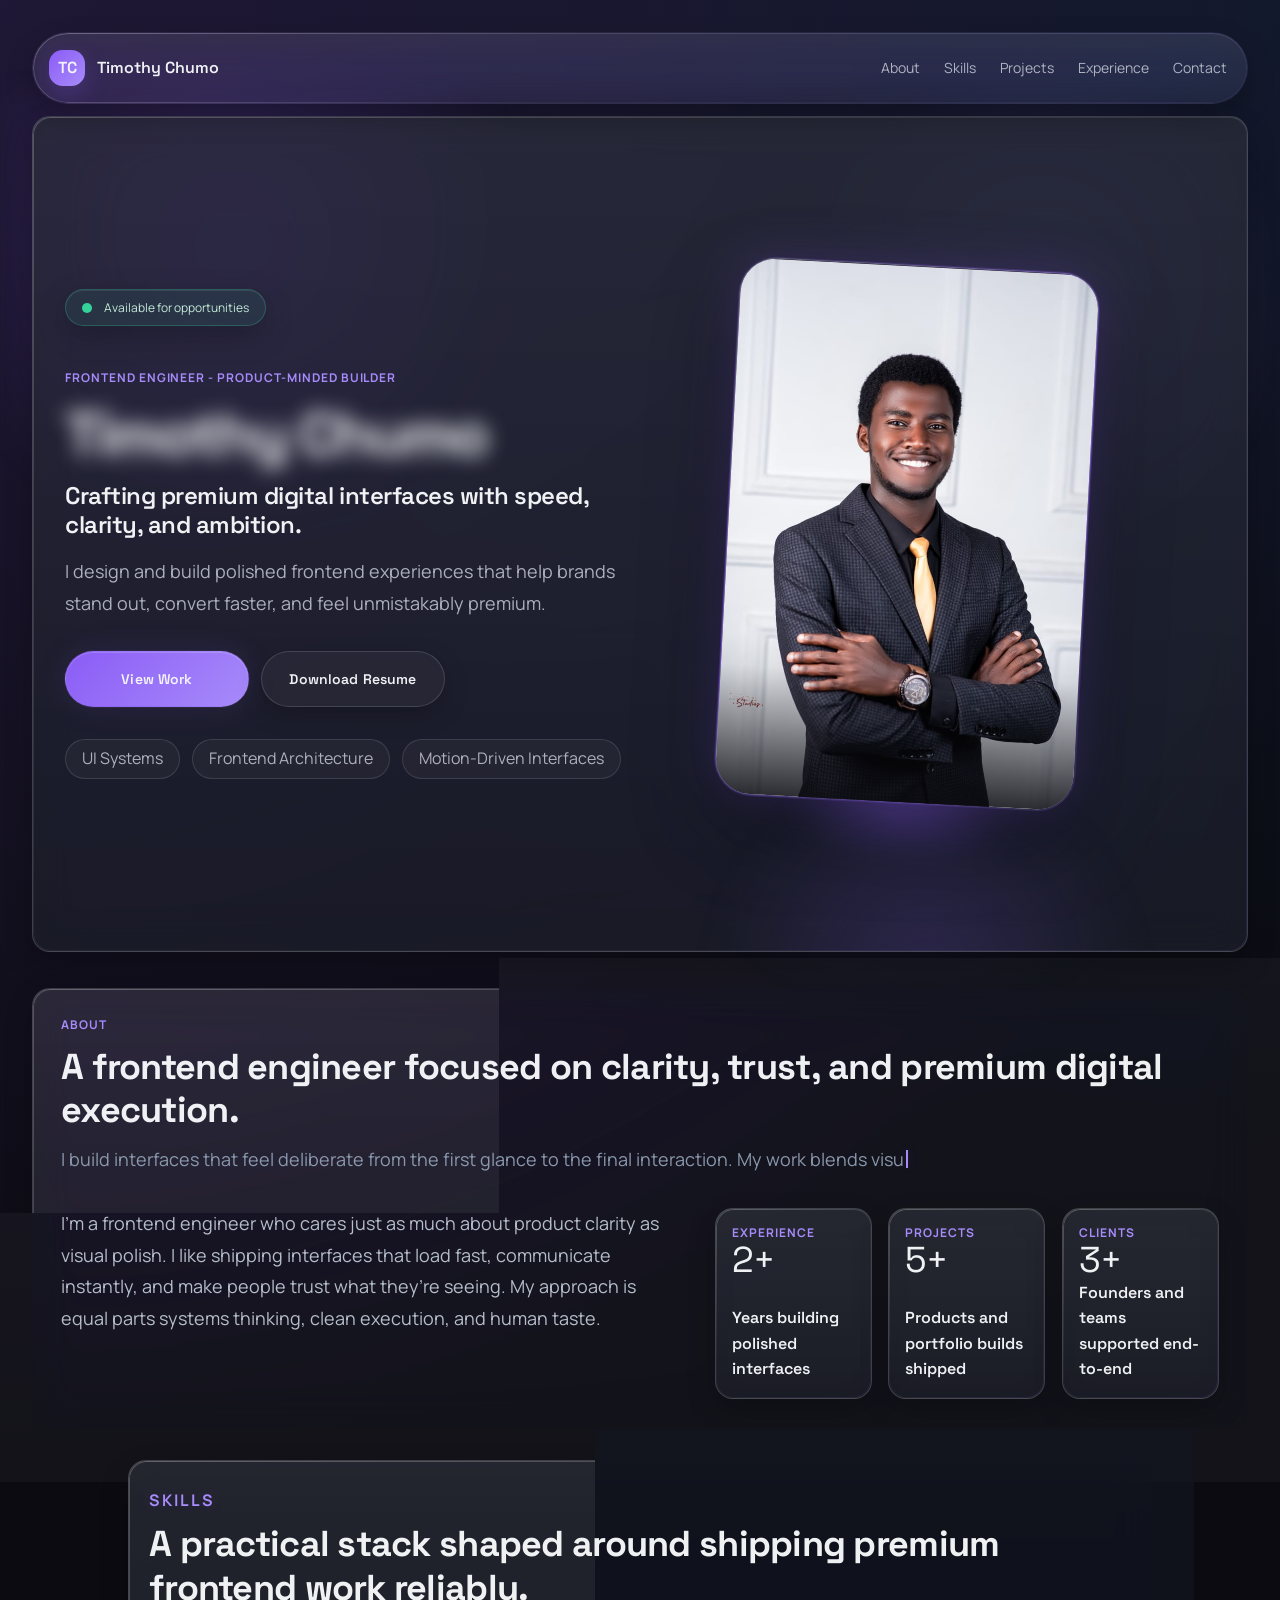
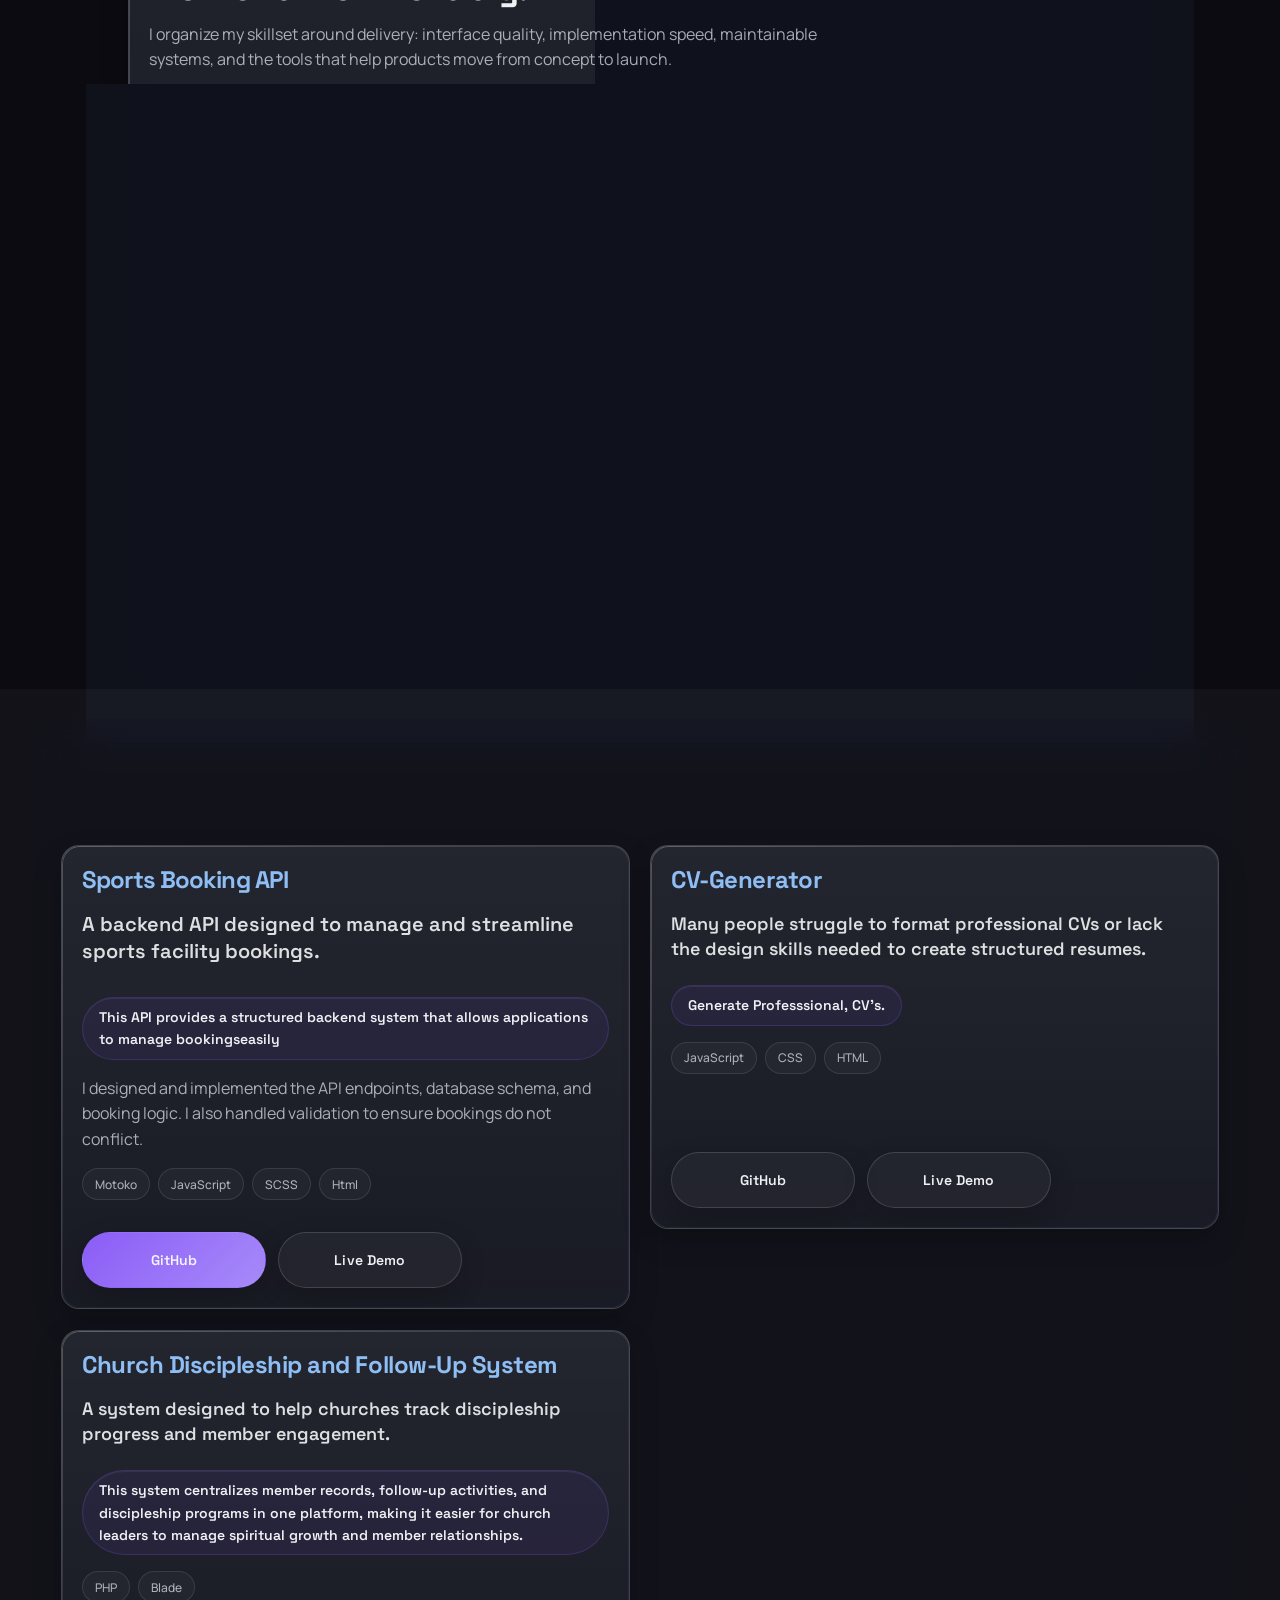
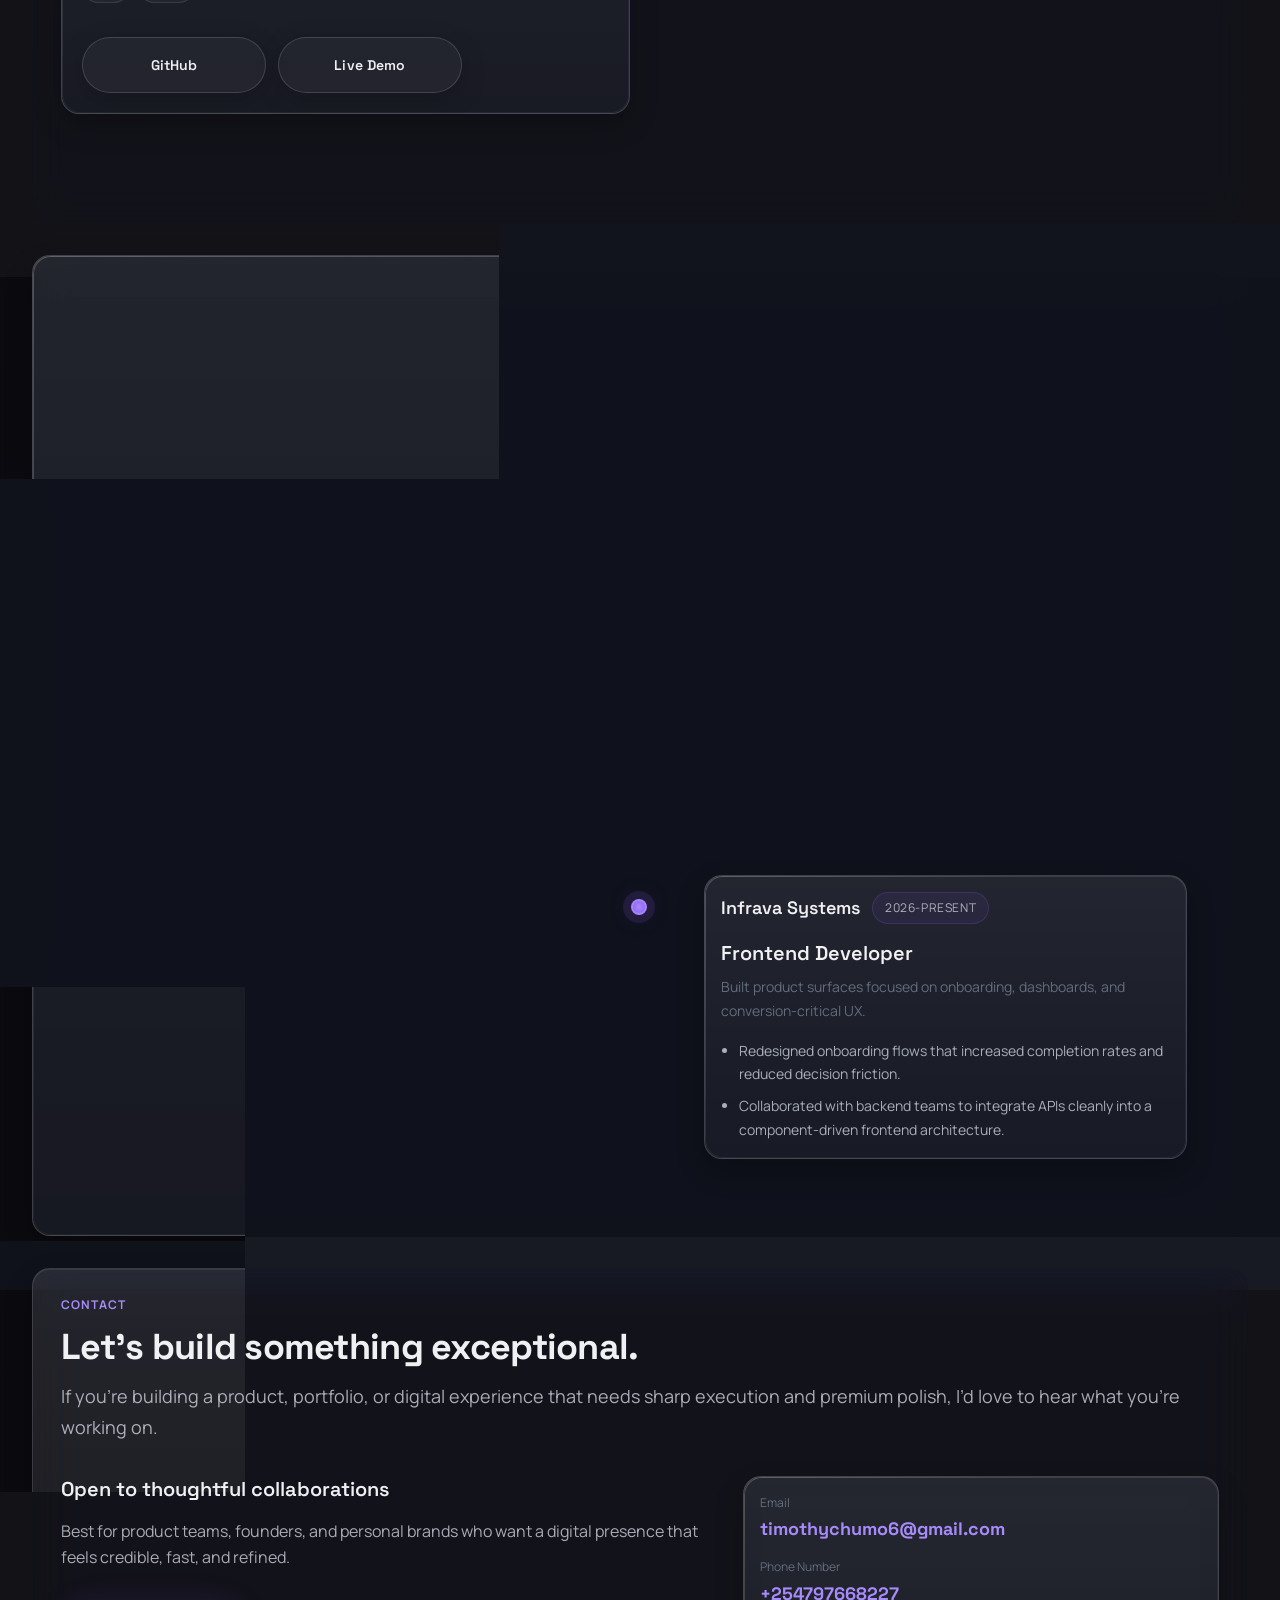
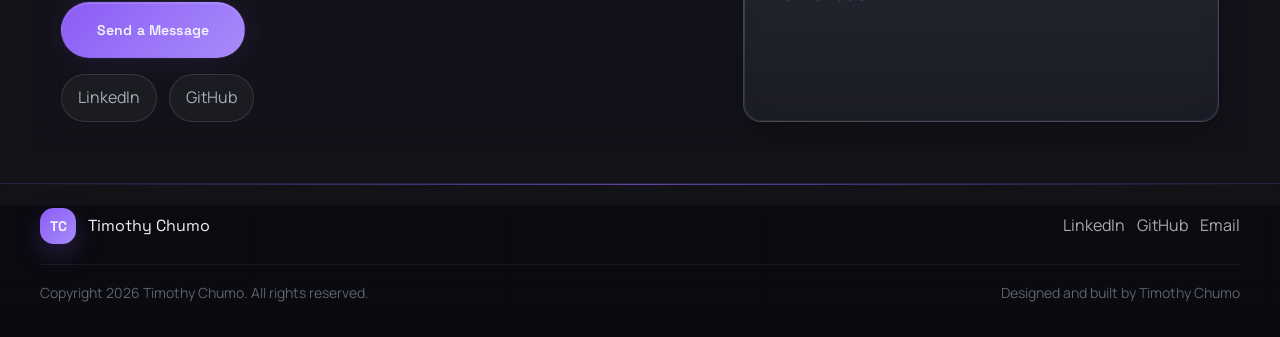
==== commit cffe4eba: "Added mobile view functionality" ====
--- a/index.html
+++ b/index.html
@@ -38,11 +38,18 @@
 
     <nav class="site-nav">
       <div class="site-nav__inner glass-panel glass-panel--soft">
-        <a class="site-nav__brand" href="#top">
-          <span class="site-nav__mark">TC</span>
-          <span>Timothy Chumo</span>
-        </a>
-        <div class="site-nav__links">
+        <div class="site-nav__bar">
+          <a class="site-nav__brand" href="#top">
+            <span class="site-nav__mark">TC</span>
+            <span>Timothy Chumo</span>
+          </a>
+          <button class="site-nav__toggle" aria-label="Open navigation" aria-expanded="false" aria-controls="nav-links">
+            <span class="site-nav__toggle-bar"></span>
+            <span class="site-nav__toggle-bar"></span>
+            <span class="site-nav__toggle-bar"></span>
+          </button>
+        </div>
+        <div class="site-nav__links" id="nav-links">
           <a class="site-nav__link" href="#about">About</a>
           <a class="site-nav__link" href="#skills">Skills</a>
           <a class="site-nav__link" href="#work">Projects</a>
--- a/css/styles.css
+++ b/css/styles.css
@@ -92,6 +92,7 @@
 html {
   color-scheme: dark;
   scroll-behavior: smooth;
+  overflow-x: hidden;
 }
 
 body {
@@ -467,9 +468,59 @@
   opacity: 1;
 }
 
+.site-nav__bar {
+  display: flex;
+  align-items: center;
+}
+
+.site-nav__toggle {
+  display: none;
+  flex-direction: column;
+  justify-content: center;
+  align-items: center;
+  gap: 5px;
+  width: 2.75rem;
+  height: 2.75rem;
+  background: rgba(255, 255, 255, 0.04);
+  border: 1px solid rgba(255, 255, 255, 0.1);
+  border-radius: var(--radius-sm);
+  cursor: pointer;
+  padding: 0;
+  flex-shrink: 0;
+  transition: background var(--transition-fast), border-color var(--transition-fast);
+}
+
+.site-nav__toggle:hover {
+  background: rgba(255, 255, 255, 0.08);
+  border-color: rgba(255, 255, 255, 0.22);
+}
+
+.site-nav__toggle-bar {
+  display: block;
+  width: 1.25rem;
+  height: 2px;
+  background: var(--color-text-primary);
+  border-radius: 2px;
+  transition: transform var(--transition-base), opacity var(--transition-base);
+}
+
+.site-nav__toggle[aria-expanded="true"] .site-nav__toggle-bar:nth-child(1) {
+  transform: translateY(7px) rotate(45deg);
+}
+
+.site-nav__toggle[aria-expanded="true"] .site-nav__toggle-bar:nth-child(2) {
+  opacity: 0;
+  transform: scaleX(0);
+}
+
+.site-nav__toggle[aria-expanded="true"] .site-nav__toggle-bar:nth-child(3) {
+  transform: translateY(-7px) rotate(-45deg);
+}
+
 main {
   position: relative;
   isolation: isolate;
+  overflow-x: clip;
 }
 
 .section-shell {
@@ -766,7 +817,7 @@
   padding: var(--space-4);
   margin-left: clamp(-0.75rem, -1vw, -0.25rem);
   margin-right: 0;
-  transform: translateY(var(--space-4));
+  transform: translateY(calc(var(--space-8) * -1));
 }
 
 .portrait-stage::before {
@@ -1437,39 +1488,62 @@
   }
 }
 
+/* ==========================================================
+   TABLET  (≤ 960 px)
+   ========================================================== */
 @media (max-width: 960px) {
-  .hero,
-  .about-grid,
-  .skills-grid,
-  .stats-grid,
-  .projects-layout,
-  .contact-grid,
-  .hero-meta-preview {
-    grid-template-columns: 1fr;
-  }
-
-  .hero { min-height: auto; overflow: visible; }
+  .section-panel,
+  .timeline,
+  .footer__inner,
+  .page-shell {
+    width: 100%;
+    max-width: 100%;
+  }
+
   #skills .section-panel {
     width: 100%;
     padding-inline: var(--space-4);
   }
-  .projects-column--offset { padding-top: 0; }
-  .project-card__title--single-line { white-space: normal; }
+
+  .hero {
+    grid-template-columns: minmax(0, 1.1fr) minmax(200px, 0.9fr);
+    gap: var(--space-6);
+    min-height: auto;
+    overflow: visible;
+  }
+
+  .about-grid,
+  .stats-grid,
+  .projects-layout,
+  .hero-meta-preview {
+    grid-template-columns: 1fr;
+  }
+
+  .skills-grid {
+    grid-template-columns: repeat(2, minmax(0, 1fr));
+  }
+
+  .contact-grid {
+    grid-template-columns: minmax(0, 1.15fr) minmax(240px, 0.85fr);
+  }
+
   .site-nav { top: 0; padding: var(--space-3) var(--space-4) 0; }
   .site-nav__inner {
     min-height: 4rem;
     border-radius: var(--radius-lg);
-    align-items: flex-start;
-    flex-direction: column;
-    justify-content: center;
-    padding: var(--space-3) var(--space-4);
+    padding: 0 var(--space-4);
   }
   .site-nav__links { gap: var(--space-3); }
+
   .hero-copy { max-width: none; }
   .hero-visual { justify-content: center; }
   .portrait-stage { width: min(100%, 22rem); margin-right: 0; transform: none; }
   .portrait-inner,
   .portrait-inner img { min-height: 24rem; }
+
+  .projects-column--offset { padding-top: 0; }
+  .project-card__title--single-line { white-space: normal; }
+
   .timeline::before { left: 1rem; transform: none; }
   .timeline-entry,
   .timeline-entry:nth-child(odd),
@@ -1485,43 +1559,202 @@
     left: 0.5rem;
     right: auto;
   }
+
   .footer__top,
   .footer__bottom { align-items: flex-start; flex-direction: column; }
 }
 
+/* ==========================================================
+   MOBILE NAV  (≤ 768 px) — hamburger drawer
+   ========================================================== */
+@media (max-width: 768px) {
+  .site-nav { padding: var(--space-2) var(--space-3) 0; }
+  .site-nav__inner {
+    flex-direction: column;
+    align-items: stretch;
+    min-height: auto;
+    padding: var(--space-3) var(--space-4);
+    border-radius: var(--radius-lg);
+    gap: 0;
+  }
+  .site-nav__bar {
+    display: flex;
+    align-items: center;
+    justify-content: space-between;
+    width: 100%;
+    min-height: 3.25rem;
+  }
+  .site-nav__toggle { display: flex; }
+  .site-nav__links {
+    display: none;
+    flex-direction: column;
+    padding: var(--space-2) 0 var(--space-1);
+    gap: 0;
+    border-top: 1px solid rgba(255, 255, 255, 0.07);
+    margin-top: var(--space-3);
+    width: 100%;
+  }
+  .site-nav__links.is-open { display: flex; }
+  .site-nav__link {
+    width: 100%;
+    padding: var(--space-3) var(--space-2);
+    min-height: 3rem;
+    border-radius: var(--radius-sm);
+    font-size: var(--font-size-md);
+  }
+  .site-nav__link::after { bottom: 0.35rem; }
+  .site-nav__link:hover {
+    color: rgba(147, 197, 253, 0.95);
+    background: rgba(147, 197, 253, 0.06);
+  }
+  .site-nav__link.is-active {
+    color: rgba(147, 197, 253, 0.95);
+  }
+}
+
+/* ==========================================================
+   PHONE  (≤ 640 px)
+   ========================================================== */
 @media (max-width: 640px) {
+  html,
+  body {
+    width: 100%;
+    max-width: 100%;
+    overflow-x: clip;
+  }
   body { min-height: 100dvh; cursor: auto; }
-  .hero-shell { padding: var(--space-4); }
-  .section-shell { padding: 0 var(--space-4) var(--space-4); }
-  .page-shell { padding-top: calc(var(--space-16) + var(--space-10)); }
-  .site-nav { padding-top: var(--space-2); }
-  .site-nav__links {
-    display: grid;
-    grid-template-columns: repeat(3, minmax(0, auto));
-    width: 100%;
-    gap: var(--space-2) var(--space-4);
-  }
-  .hero { min-height: auto; gap: var(--space-8); }
-  .hero-actions { flex-direction: column; align-items: stretch; }
-  .button { width: 100%; }
-  .portrait-stage { width: min(100%, 18rem); padding: var(--space-3); }
-  .portrait-inner,
-  .portrait-inner img { min-height: 20rem; }
-  .skill-chip { width: 100%; min-width: 0; }
-  .skills-grid {
-    grid-template-columns: 1fr;
-    justify-content: stretch;
-  }
-  .skill-group {
-    max-width: none;
-    min-height: 0;
-  }
-  .project-card--feature,
-  .project-card--compact,
-  .stat-card,
-  .contact-sidecard { min-height: 0; }
   .custom-cursor,
   .custom-cursor-ring { display: none; }
+
+  /* outer spacing */
+  .hero-shell { padding: var(--space-3); min-height: auto; }
+  .page-stack { gap: var(--space-4); }
+  .section-shell { padding: 0 var(--space-3) var(--space-6); }
+  .page-shell { padding-top: calc(var(--space-16) + var(--space-8)); }
+  .section-heading { margin-bottom: var(--space-5); }
+
+  /* phone typography scale-down — prevent oversized/shouting text */
+  .display-xl { font-size: clamp(1.2rem, 5.5vw, 1.55rem); }
+  .display-md { font-size: clamp(1.05rem, 4.5vw, 1.3rem); }
+  .heading-lg { font-size: var(--font-size-xl); }
+  .heading-md { font-size: var(--font-size-lg); }
+  .body-lg { font-size: var(--font-size-sm); }
+
+  /* hero: text left, portrait right — always side by side */
+  .hero {
+    grid-template-columns: minmax(0, 1fr) 9rem;
+    gap: var(--space-3);
+    padding: var(--space-4) var(--space-3);
+    align-items: start;
+    min-height: auto;
+  }
+  .hero-copy { max-width: none; }
+  .hero-copy .stack-4 { gap: var(--space-2); }
+  .hero-copy .stack-6 { gap: var(--space-3); }
+  .hero-status {
+    padding: var(--space-1) var(--space-3);
+    font-size: var(--font-size-2xs);
+    margin-bottom: var(--space-3);
+  }
+  .hero-status__dot { width: 0.5rem; height: 0.5rem; }
+  .hero-name { font-size: clamp(1.2rem, 5.5vw, 1.55rem); }
+  .hero-title { font-size: clamp(0.75rem, 3.2vw, 0.95rem); }
+  .hero-value { font-size: var(--font-size-xs); max-width: none; line-height: 1.6; }
+  .hero-actions {
+    margin-top: var(--space-3);
+    flex-wrap: wrap;
+    gap: var(--space-2);
+  }
+  .hero-meta {
+    margin-top: var(--space-3);
+    gap: var(--space-2);
+    flex-wrap: nowrap;
+    overflow-x: auto;
+    -webkit-overflow-scrolling: touch;
+    padding-bottom: var(--space-1);
+    scrollbar-width: none;
+  }
+  .hero-meta::-webkit-scrollbar { display: none; }
+  .pill {
+    min-height: 1.75rem;
+    padding-inline: var(--space-2);
+    font-size: var(--font-size-2xs);
+    white-space: nowrap;
+    flex-shrink: 0;
+  }
+  .hero-visual { justify-content: flex-end; align-self: start; }
+  .portrait-stage { width: 100%; padding: 0; margin: 0; transform: none; }
+  .portrait-frame { transform: none; }
+  .portrait-inner,
+  .portrait-inner img { min-height: 13.5rem; }
+
+  /* about */
+  .about-grid { gap: var(--space-5); }
+  .about-copy .body-lg { font-size: var(--font-size-sm); line-height: 1.65; }
+  .stats-grid { grid-template-columns: repeat(3, 1fr); gap: var(--space-3); }
+  .stat-card { padding: var(--space-3); min-height: 0; }
+  .stat-value { font-size: clamp(1.5rem, 6vw, 2rem); }
+  .stat-label { font-size: var(--font-size-xs); }
+
+  /* skills */
+  .skills-grid { grid-template-columns: 1fr 1fr; gap: var(--space-3); }
+  .skill-group { padding: var(--space-3); min-height: 0; max-width: none; }
+  .skill-group-header { margin-bottom: var(--space-3); }
+  .skill-chip-list { grid-template-columns: 1fr; gap: var(--space-2); }
+  .skill-chip { width: 100%; min-width: 0; min-height: 2.5rem; }
+
+  /* projects */
+  .projects-layout,
+  .projects-column { gap: var(--space-4); }
+  .project-card { min-height: 0; padding: var(--space-4); }
+  .project-card--feature,
+  .project-card--compact { min-height: 0; }
+  .project-card__title,
+  .project-card__title--single-line {
+    max-width: none;
+    white-space: normal;
+    overflow-wrap: anywhere;
+    font-size: clamp(1.1rem, 5.5vw, 1.3rem);
+  }
+  .project-card__problem { max-width: none; font-size: var(--font-size-sm); }
+  .project-card__metric { padding: var(--space-2) var(--space-3); }
+  .project-card__metric strong { font-size: var(--font-size-xs); line-height: 1.5; }
+  .tag { min-height: 1.75rem; padding-inline: var(--space-2); font-size: var(--font-size-2xs); }
+  .project-actions { padding-top: var(--space-5); gap: var(--space-2); }
+  .project-actions .button { width: 100%; min-width: 0; }
+
+  /* contact */
+  .contact-grid { grid-template-columns: 1fr; gap: var(--space-4); }
+  .contact-sidecard { padding: var(--space-3); min-height: 0; gap: var(--space-4); }
+  .contact-detail { font-size: var(--font-size-sm); word-break: break-all; }
+  .contact-copy .display-md { font-size: clamp(1.3rem, 6vw, 1.65rem); }
+  .contact-copy .body-lg,
+  .contact-copy .body-md { font-size: var(--font-size-sm); line-height: 1.65; }
+  .contact-actions { margin-top: var(--space-4); }
+  .contact-actions .button,
+  .social-links .button { width: 100%; min-width: 0; }
+  .social-links { gap: var(--space-2); }
+  .social-link { min-height: 2.75rem; }
+
+  /* global phone containment */
+  .hero-copy,
+  .hero-visual,
+  .about-copy,
+  .project-card,
+  .timeline-entry,
+  .contact-copy,
+  .contact-sidecard,
+  .skill-group,
+  .stat-card {
+    min-width: 0;
+    max-width: 100%;
+  }
+  .button { min-width: 0; }
+
+  /* footer */
+  .footer { padding: var(--space-5) var(--space-4) var(--space-6); }
+  .footer__bottom { flex-direction: column; gap: var(--space-2); }
+  .footer-links { gap: var(--space-3); }
 }
 
 @media (prefers-reduced-motion: reduce) {
